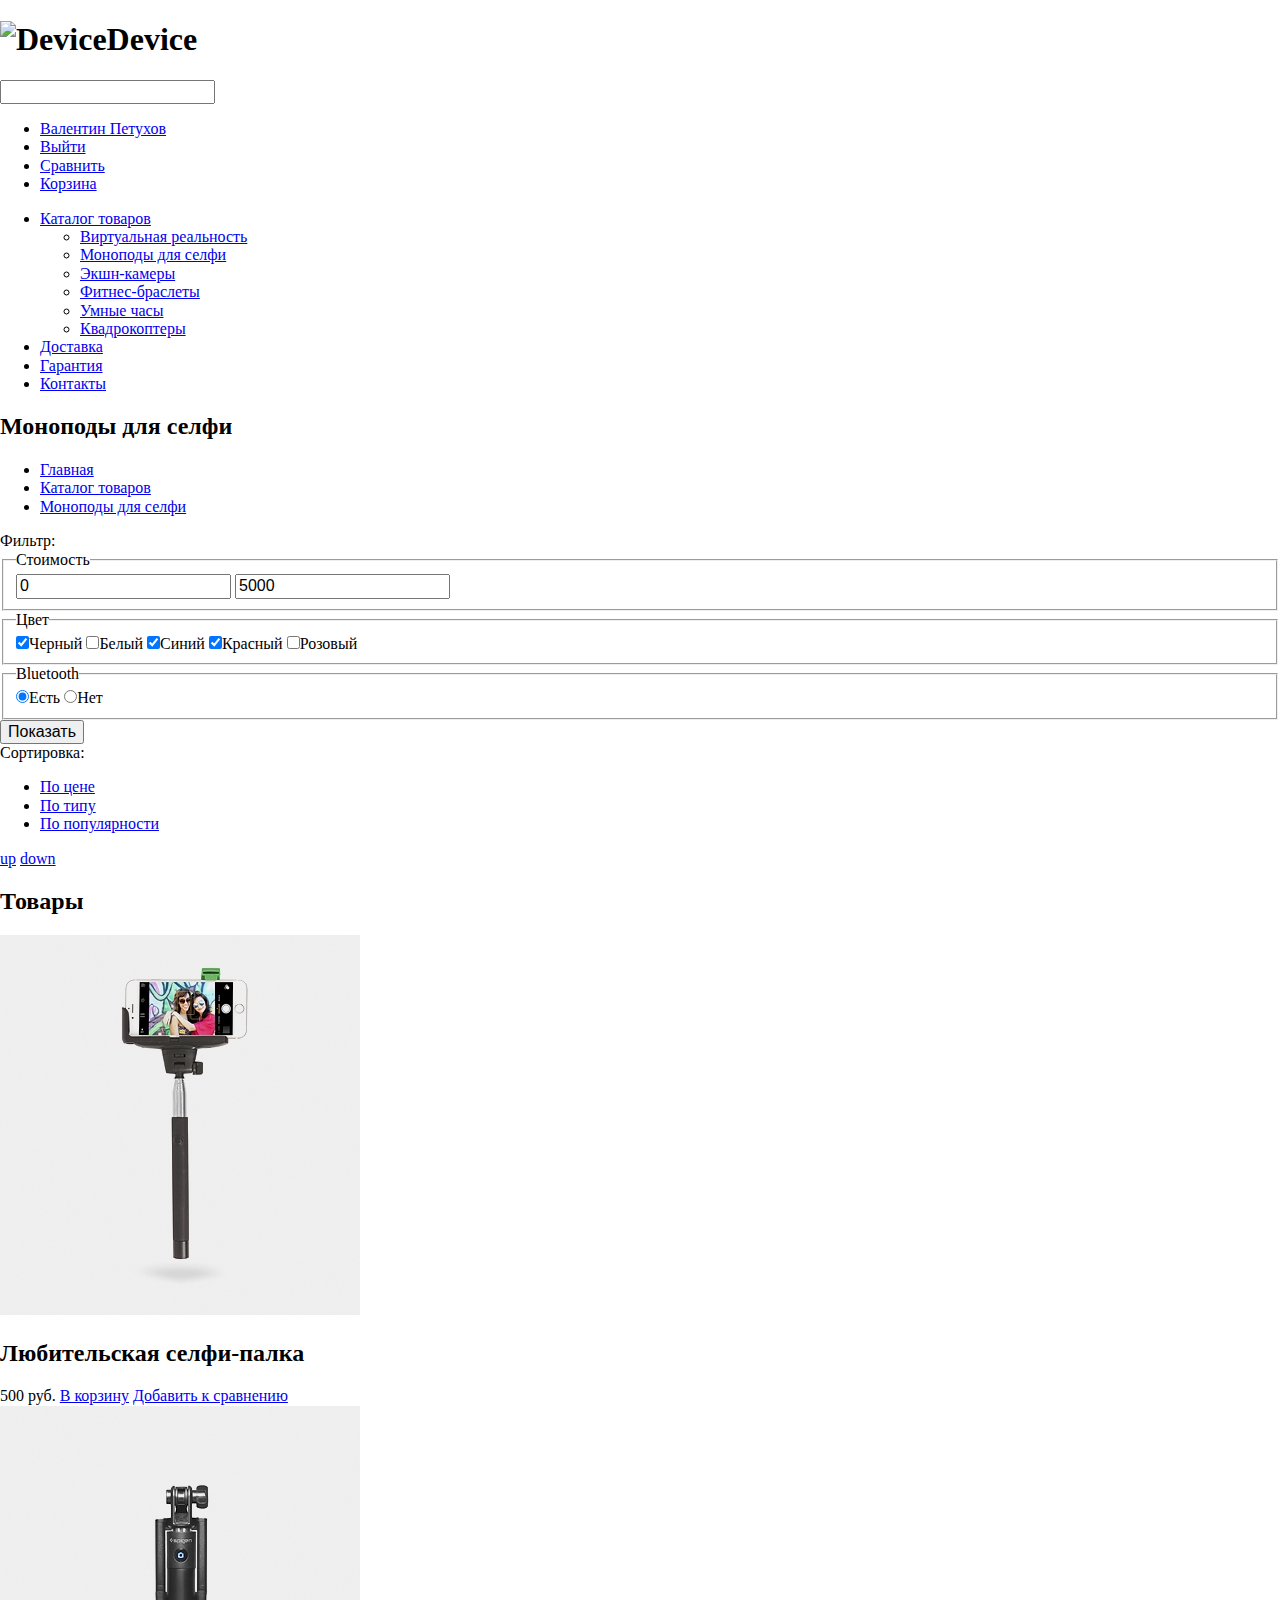
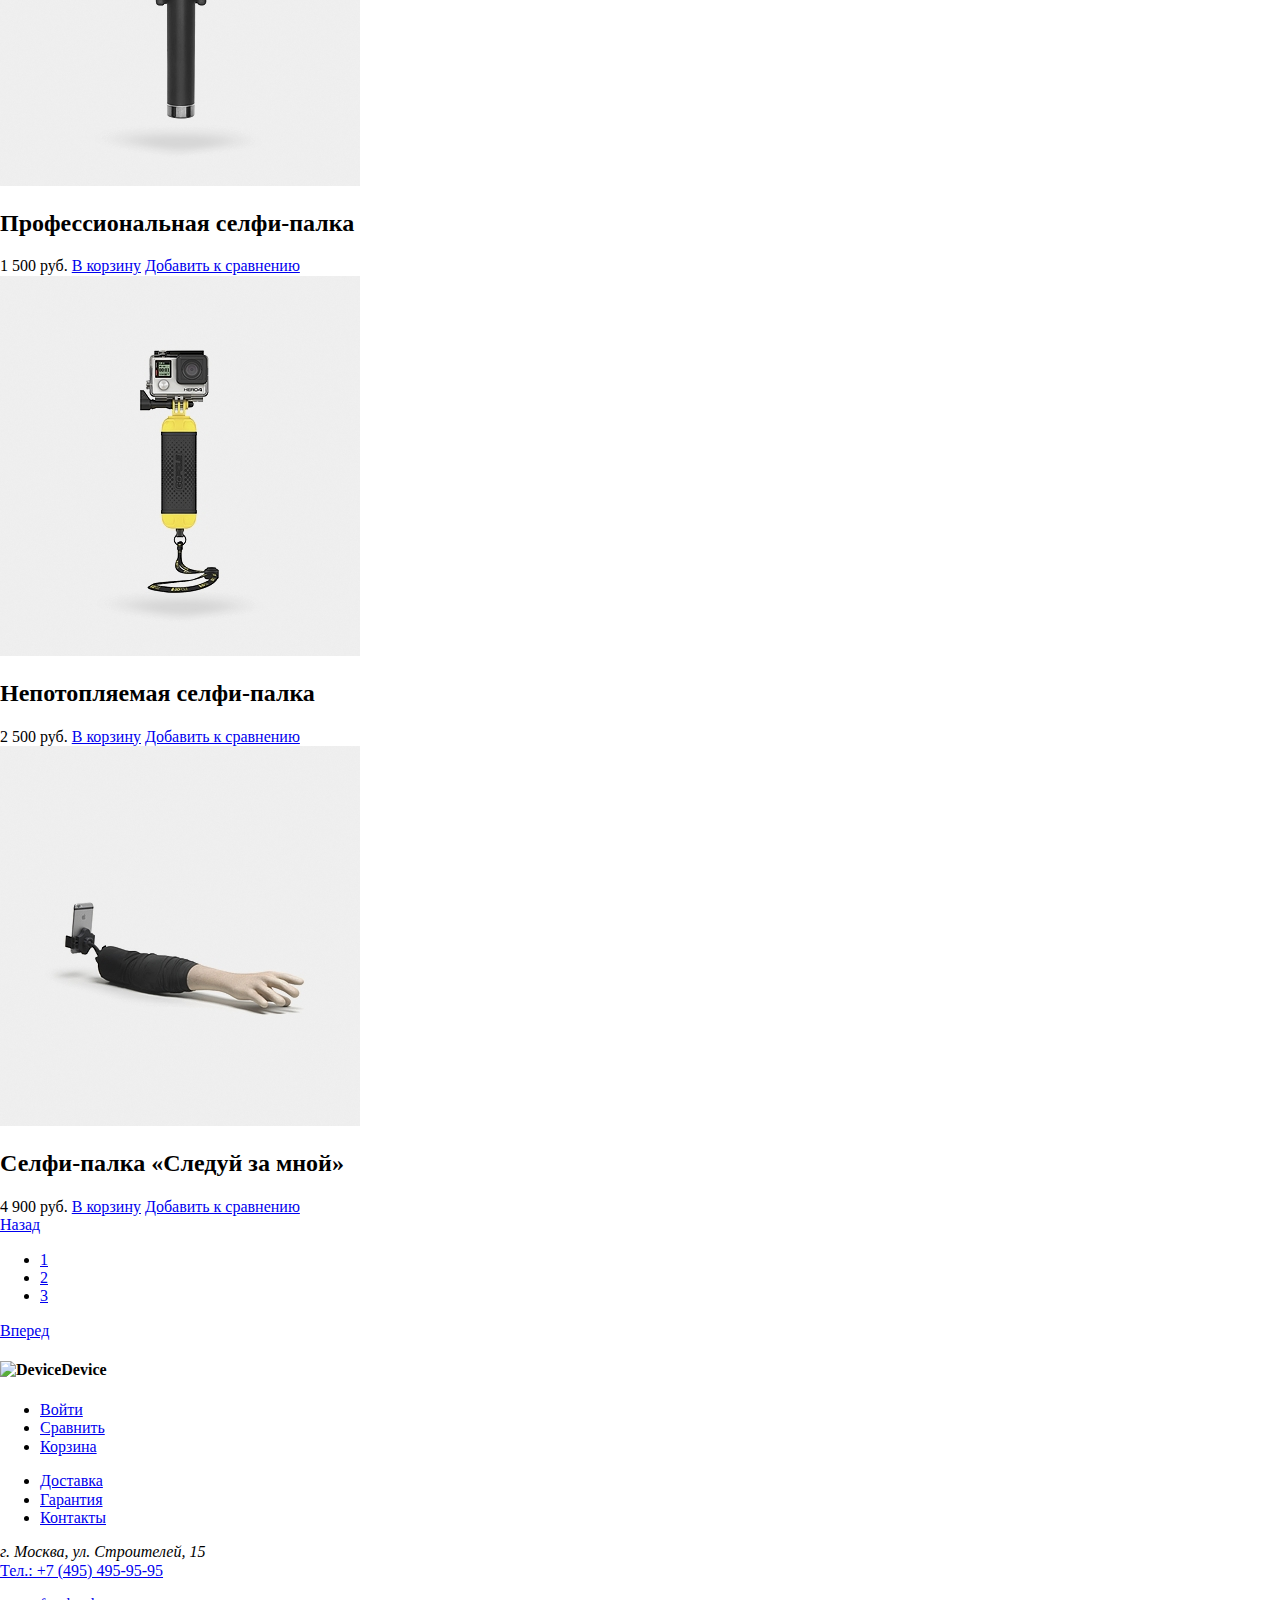
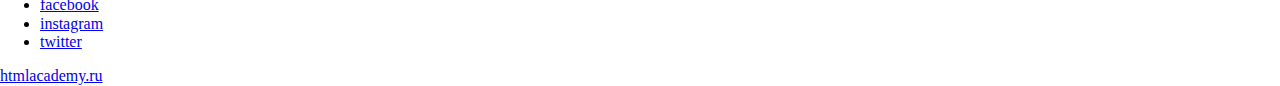
==== catalog.html @ caa2bf49 "Разметка форм" ====
<!DOCTYPE html>
<html lang="ru">
  <head>
    <meta charset="utf-8">
    <title>HTML Academy: Девайс</title>
    <link rel="stylesheet" href="css/normalize.css">
    <link rel="stylesheet" href="css/style.css">
  </head>
  <body>
    <header class="main-header">
      <h1 class="main-title"><img src="img/main-logo.png" alt="Device" width="163" height="36">Device</h1>
      <input type="search" name="search">
      <ul class="user-block">
        <li><a href="#">Валентин Петухов</a></li>
        <li><a href="#" class="exit">Выйти</a></li>
        <li><a href="#">Сравнить</a></li>
        <li><a href="#">Корзина</a></li>
      </ul>
      <nav class="main-nav">
        <ul class="shop-block">
          <li>
            <a href="#">Каталог товаров</a>
            <div class="hidden">
              <ul>
                <li><a href="#">Виртуальная реальность</a></li>
                <li><a href="#">Моноподы для селфи</a></li>
                <li><a href="#">Экшн-камеры</a></li>
              </ul>
              <ul>
                <li><a href="#">Фитнес-браслеты</a></li>
                <li><a href="#">Умные часы</a></li>
              </ul>
              <ul>
                <li><a href="#">Квадрокоптеры</a></li>
              </ul>
            </div>
          </li>
          <li><a href="#">Доставка</a></li>
          <li><a href="#">Гарантия</a></li>
          <li><a href="#">Контакты</a></li>
        </ul>
      </nav>
    </header>
    <main>
      <h2 class="inner-title">Моноподы для селфи</h2>
      <ul class="breadcrumbs">
        <li><a href="#">Главная</a></li>
        <li><a href="#">Каталог товаров</a></li>
        <li><a href="#" class="active">Моноподы для селфи</a></li>
      </ul>
      <form action="//echo.htmlacademy.ru" method="get" class="sorting-form">
        <span>Фильтр:</span>
        <fieldset class="price">
          <legend>Стоимость</legend>
          <div class="price-controls">
            <div class="price-btn-min"></div>
            <div class="price-btn-max"></div>
          </div>
          <input type="number" name="sort-price" id="sort-price-min" readonly value="0" placeholder="от 0">
          <input type="number" name="sort-price" id="sort-price-max" readonly value="5000" placeholder="до 5000">
        </fieldset>
        <fieldset class="color">
          <legend>Цвет</legend>
          <label><input type="checkbox" name="color" value="black" checked>Черный</label>
          <label><input type="checkbox" name="color" value="white">Белый</label>
          <label><input type="checkbox" name="color" value="blue" checked>Синий</label>
          <label><input type="checkbox" name="color" value="red" checked>Красный</label>
          <label><input type="checkbox" name="color" value="pink">Розовый</label>
        </fieldset>
        <fieldset class="bluetooth">
          <legend>Bluetooth</legend>
          <label><input type="radio" name="bluetooth" checked>Есть</label>
          <label><input type="radio" name="bluetooth">Нет</label>
        </fieldset>
        <button type="submit" class="btn">Показать</button>
      </form>
      <div class="sorting-items">
        <span>Сортировка:</span>
        <ul>
          <li><a href="#" class="active">По цене</a></li>
          <li><a href="#">По типу</a></li>
          <li><a href="#">По популярности</a></li>
        </ul>
        <a href="#">up</a>
        <a href="#">down</a>
      </div>
      <section class="catalog-items">
        <h2 class="hidden">Товары</h2>
        <article>
          <img src="img/item-1.jpg" alt="Любительская селфи-палка">
          <h2>Любительская селфи-палка</h2>
          <span>500 руб.</span>
          <a href="#" class="btn">В корзину</a>
          <a href="#">Добавить к сравнению</a>
        </article>
        <article>
          <img src="img/item-2.jpg" alt="Любительская селфи-палка">
          <h2>Профессиональная селфи-палка</h2>
          <span>1 500 руб.</span>
          <a href="#" class="btn">В корзину</a>
          <a href="#">Добавить к сравнению</a>
        </article>
        <article>
          <img src="img/item-3.jpg" alt="Любительская селфи-палка">
          <h2>Непотопляемая селфи-палка</h2>
          <span>2 500 руб.</span>
          <a href="#" class="btn">В корзину</a>
          <a href="#">Добавить к сравнению</a>
        </article>
        <article class="new-item">
          <img src="img/item-4.jpg" alt="Любительская селфи-палка">
          <h2>Селфи-палка «Следуй за мной»</h2>
          <span>4 900 руб.</span>
          <a href="#" class="btn">В корзину</a>
          <a href="#">Добавить к сравнению</a>
        </article>
        <nav class="catalog-pagination">
          <a href="#" class="prew">Назад</a>
          <ul>
            <li><a href="#" class="active">1</a></li>
            <li><a href="#">2</a></li>
            <li><a href="#">3</a></li>
          </ul>
          <a href="#" class="next">Вперед</a>
        </nav>
      </section>
    </main>
    <footer class="main-footer">
      <h4 class="main-title yellow"><img src="img/main-logo-yellow.png" alt="Device" width="163" height="36">Device</h4>
      <ul class="user-block">
        <li><a href="#">Войти</a></li>
        <li><a href="#">Сравнить</a></li>
        <li><a href="#">Корзина</a></li>
      </ul>
      <nav class="footer-nav">
        <ul class="shop-block">
          <li><a href="#">Доставка</a></li>
          <li><a href="#">Гарантия</a></li>
          <li><a href="#">Контакты</a></li>
        </ul>
      </nav>
      <address>г. Москва, ул. Строителей, 15</address>
      <a href="tel:+74954959595">Тел.: +7 (495) 495-95-95</a>
      <ul class="social-links">
        <li><a href="#">facebook</a></li>
        <li><a href="#">instagram</a></li>
        <li><a href="#">twitter</a></li>
      </ul>
      <a href="https://htmlacademy.ru">htmlacademy.ru</a>
    </footer>
  </body>
</html>
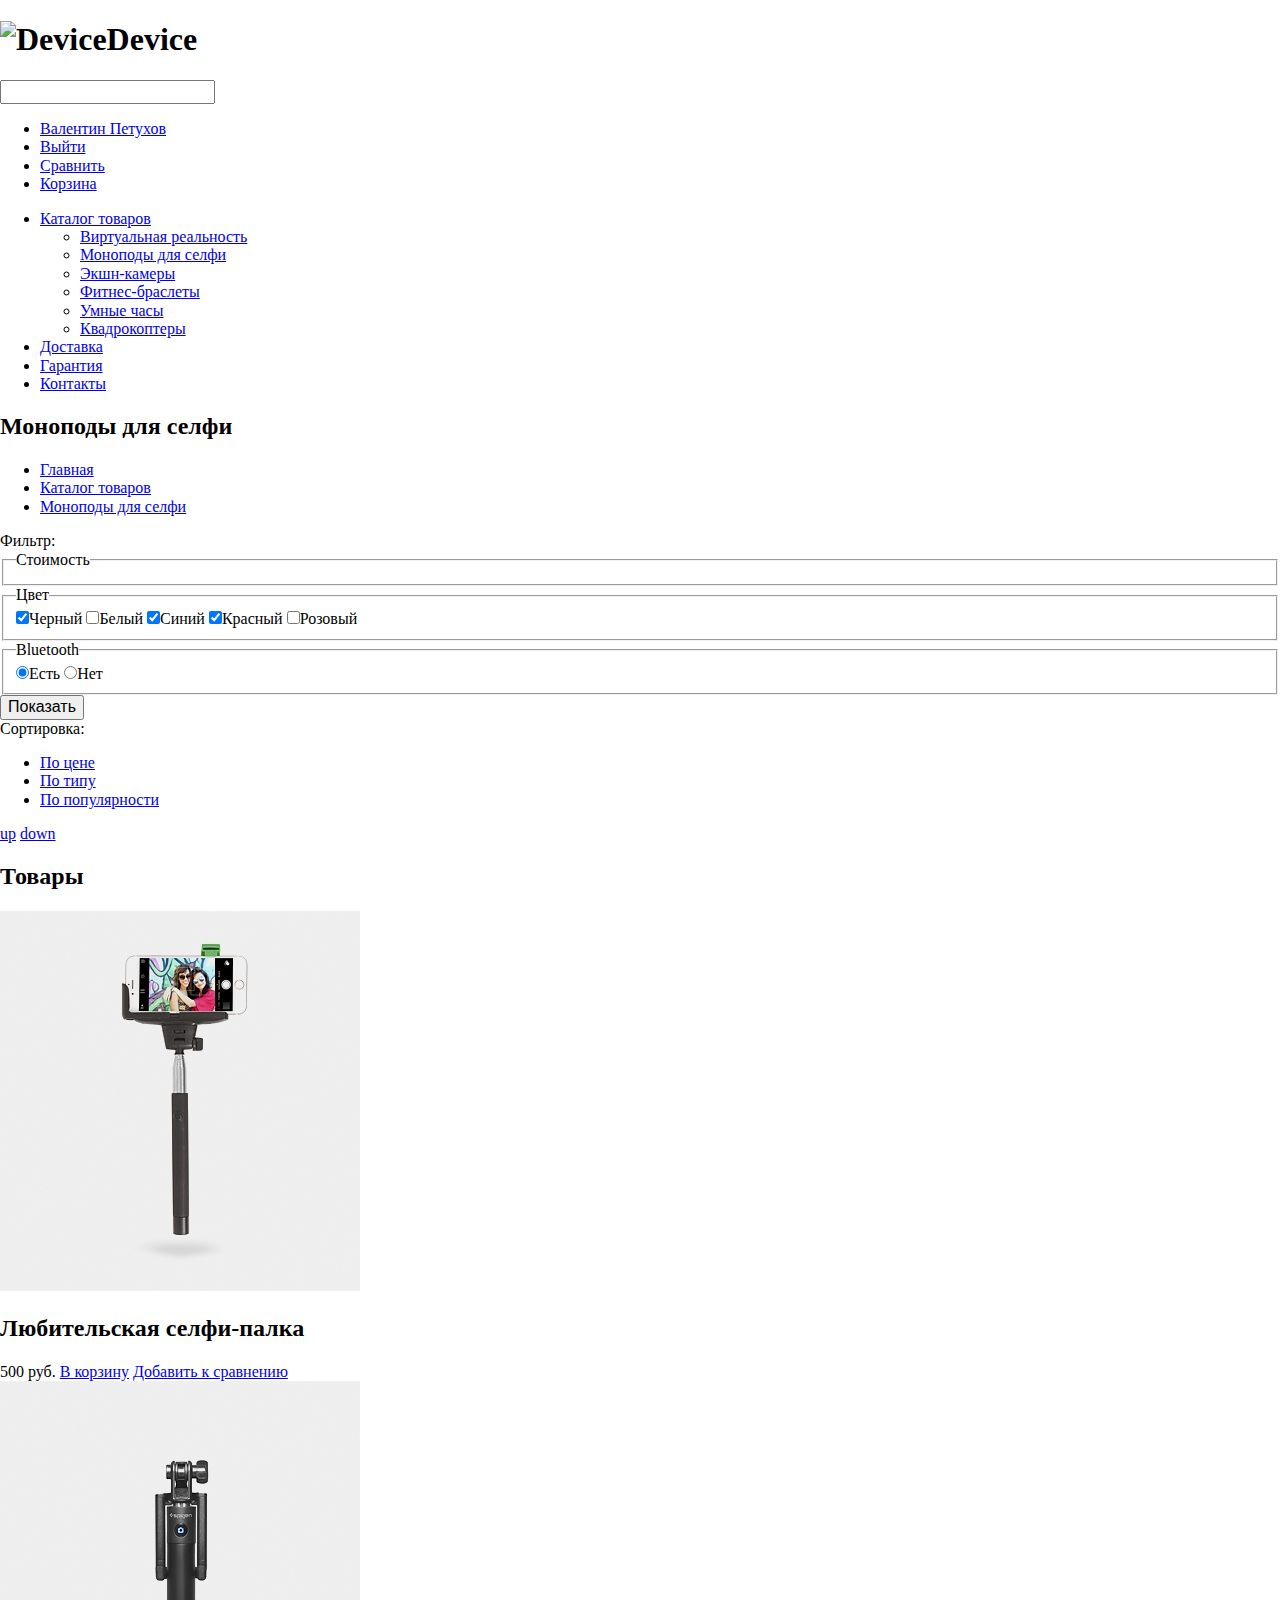
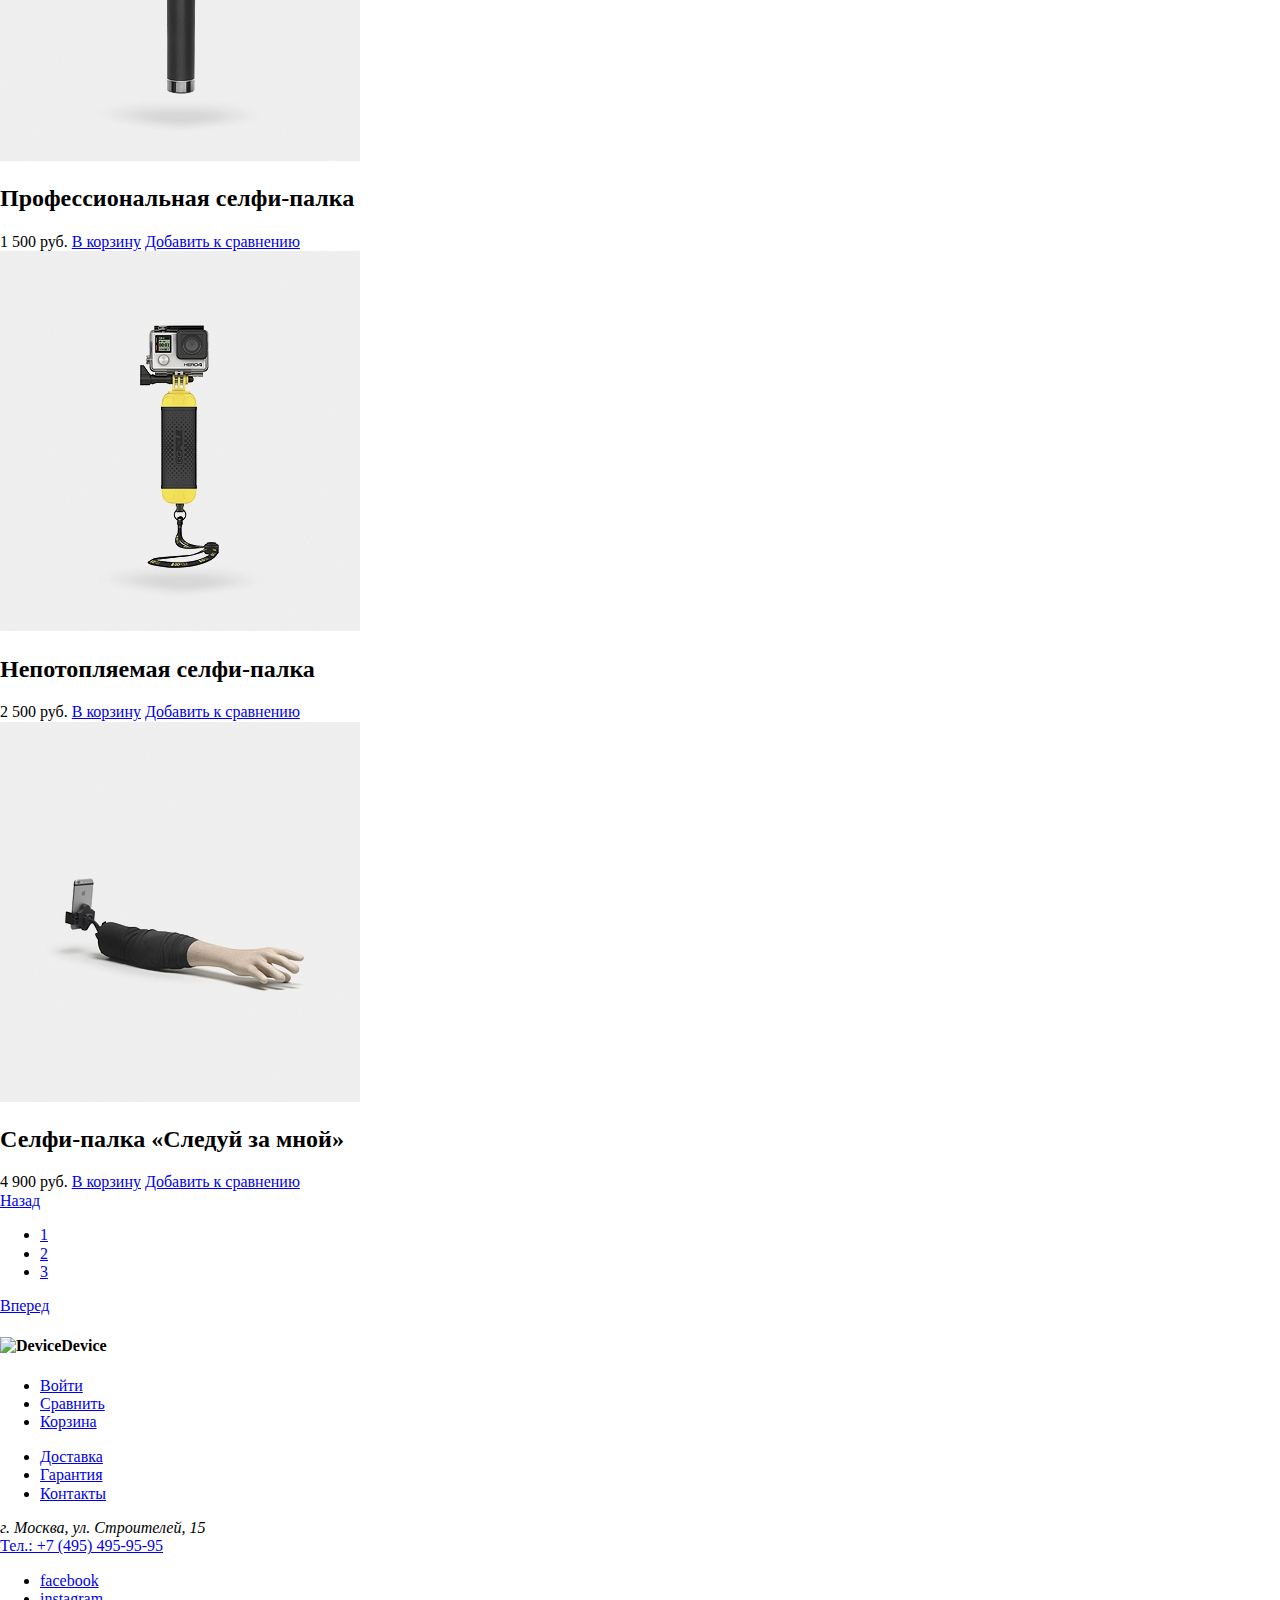
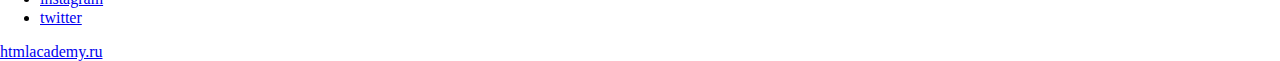
==== commit 4245a59e: "Правки разметки" ====
--- a/catalog.html
+++ b/catalog.html
@@ -54,18 +54,17 @@
           <legend>Стоимость</legend>
           <div class="price-controls">
             <div class="price-btn-min"></div>
+            <div class="price-range-line"></div>
             <div class="price-btn-max"></div>
           </div>
-          <input type="number" name="sort-price" id="sort-price-min" readonly value="0" placeholder="от 0">
-          <input type="number" name="sort-price" id="sort-price-max" readonly value="5000" placeholder="до 5000">
         </fieldset>
         <fieldset class="color">
           <legend>Цвет</legend>
-          <label><input type="checkbox" name="color" value="black" checked>Черный</label>
-          <label><input type="checkbox" name="color" value="white">Белый</label>
-          <label><input type="checkbox" name="color" value="blue" checked>Синий</label>
-          <label><input type="checkbox" name="color" value="red" checked>Красный</label>
-          <label><input type="checkbox" name="color" value="pink">Розовый</label>
+          <label><input type="checkbox" name="black" checked>Черный</label>
+          <label><input type="checkbox" name="white">Белый</label>
+          <label><input type="checkbox" name="blue" checked>Синий</label>
+          <label><input type="checkbox" name="red" checked>Красный</label>
+          <label><input type="checkbox" name="pink">Розовый</label>
         </fieldset>
         <fieldset class="bluetooth">
           <legend>Bluetooth</legend>
@@ -146,7 +145,7 @@
         <li><a href="#">instagram</a></li>
         <li><a href="#">twitter</a></li>
       </ul>
-      <a href="https://htmlacademy.ru">htmlacademy.ru</a>
+      <a href="//htmlacademy.ru">htmlacademy.ru</a>
     </footer>
   </body>
 </html>
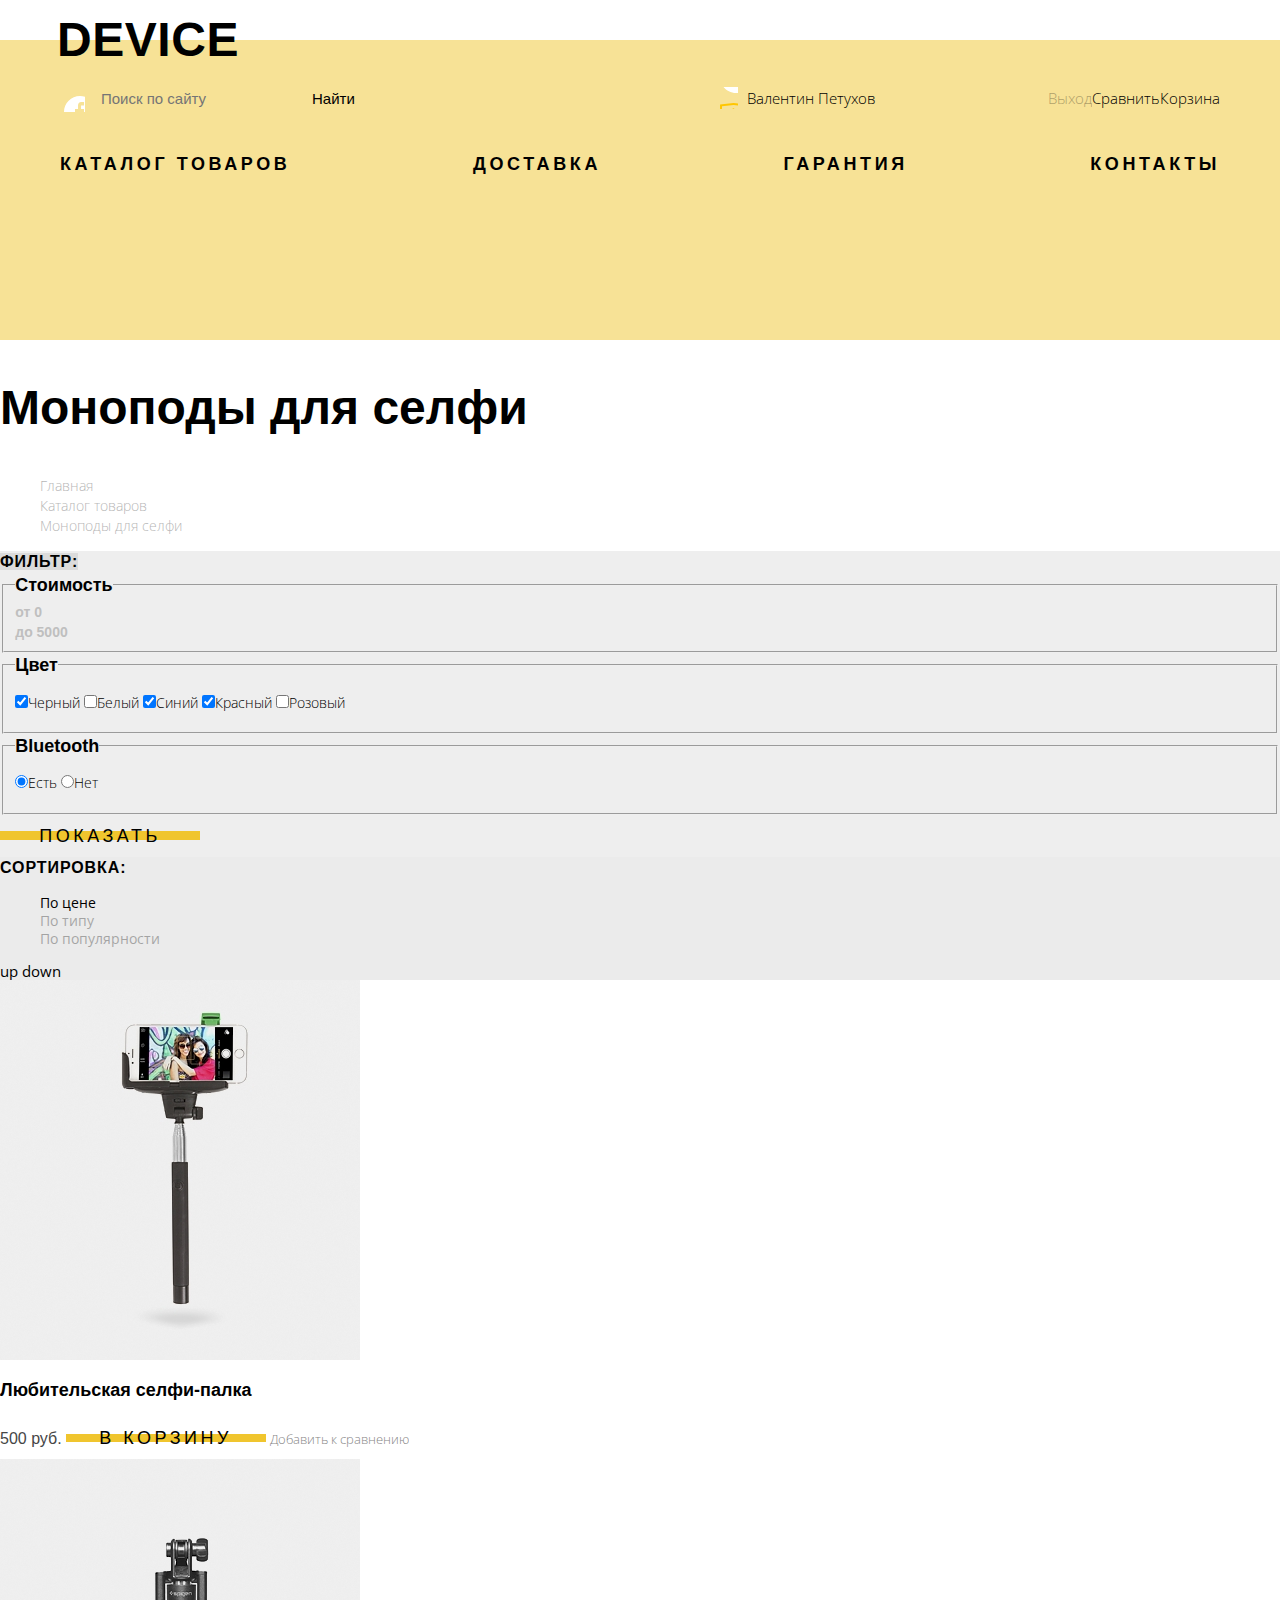
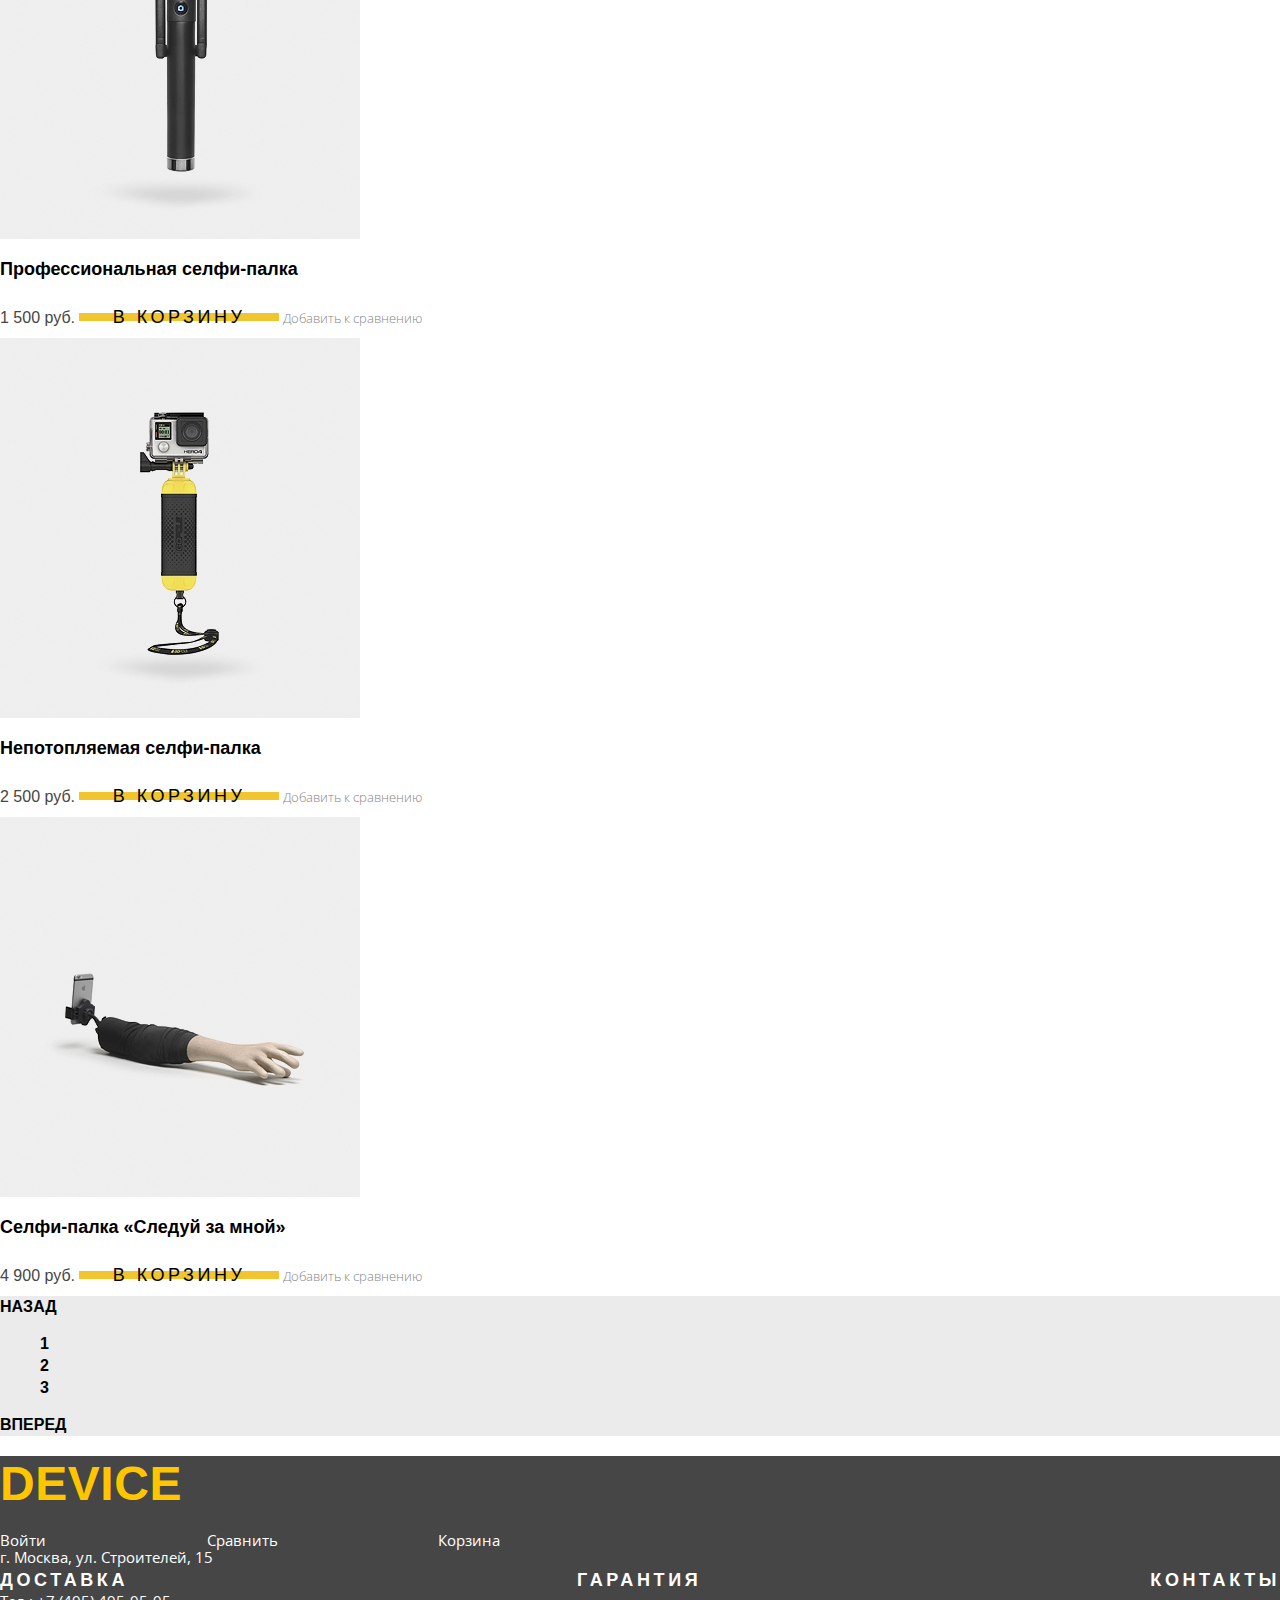
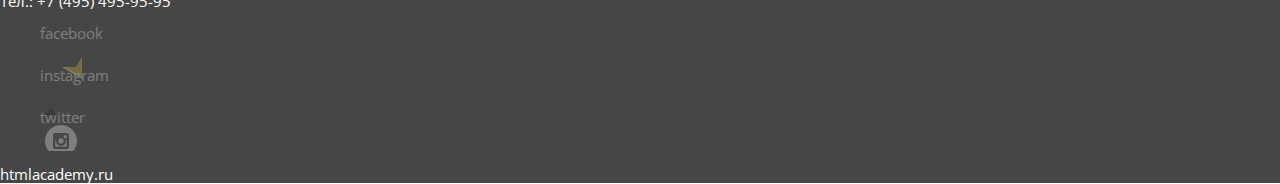
==== commit 36d8d840: "Правки стилизации и немного флексов" ====
--- a/catalog.html
+++ b/catalog.html
@@ -3,24 +3,31 @@
   <head>
     <meta charset="utf-8">
     <title>HTML Academy: Девайс</title>
+    <link href="https://fonts.googleapis.com/css?family=Open+Sans:300,400&amp;subset=cyrillic" rel="stylesheet">
     <link rel="stylesheet" href="css/normalize.css">
     <link rel="stylesheet" href="css/style.css">
   </head>
   <body>
     <header class="main-header">
-      <h1 class="main-title"><img src="img/main-logo.png" alt="Device" width="163" height="36">Device</h1>
-      <input type="search" name="search">
-      <ul class="user-block">
-        <li><a href="#">Валентин Петухов</a></li>
-        <li><a href="#" class="exit">Выйти</a></li>
-        <li><a href="#">Сравнить</a></li>
-        <li><a href="#">Корзина</a></li>
-      </ul>
+      <!-- <img src="img/main-logo.png" alt="Device" width="163" height="36"> -->
+      <h1 class="main-title"><a href="index.html">Device</a></h1>
+      <div class="user-nav">
+        <div class="user-search">
+          <input class="search" type="search" name="search" placeholder="Поиск по сайту">
+          <button class="search-btn">Найти</button>
+        </div>
+        <ul class="user-block">
+          <li><a class="user-login" href="#">Валентин Петухов</a></li>
+          <li><a class="user-exit" href="#">Выход</a></li>
+          <li><a class="compare" href="#">Сравнить</a></li>
+          <li><a class="cart" href="#">Корзина</a></li>
+        </ul>
+      </div>
       <nav class="main-nav">
         <ul class="shop-block">
           <li>
-            <a href="#">Каталог товаров</a>
-            <div class="hidden">
+            <a href="catalog.html">Каталог товаров</a>
+            <div class="shop-block-inner hidden">
               <ul>
                 <li><a href="#">Виртуальная реальность</a></li>
                 <li><a href="#">Моноподы для селфи</a></li>
@@ -50,15 +57,15 @@
       </ul>
       <form action="//echo.htmlacademy.ru" method="get" class="sorting-form">
         <span>Фильтр:</span>
-        <fieldset class="price">
+        <fieldset class="sorting-form-price">
           <legend>Стоимость</legend>
           <div class="price-controls">
-            <div class="price-btn-min"></div>
+            <div class="price-btn-min">от 0</div>
             <div class="price-range-line"></div>
-            <div class="price-btn-max"></div>
+            <div class="price-btn-max">до 5000</div>
           </div>
         </fieldset>
-        <fieldset class="color">
+        <fieldset class="sorting-form-color">
           <legend>Цвет</legend>
           <label><input type="checkbox" name="black" checked>Черный</label>
           <label><input type="checkbox" name="white">Белый</label>
@@ -66,7 +73,7 @@
           <label><input type="checkbox" name="red" checked>Красный</label>
           <label><input type="checkbox" name="pink">Розовый</label>
         </fieldset>
-        <fieldset class="bluetooth">
+        <fieldset class="sorting-form-bluetooth">
           <legend>Bluetooth</legend>
           <label><input type="radio" name="bluetooth" checked>Есть</label>
           <label><input type="radio" name="bluetooth">Нет</label>
@@ -75,7 +82,7 @@
       </form>
       <div class="sorting-items">
         <span>Сортировка:</span>
-        <ul>
+        <ul class="sorting-items-spec">
           <li><a href="#" class="active">По цене</a></li>
           <li><a href="#">По типу</a></li>
           <li><a href="#">По популярности</a></li>
@@ -90,32 +97,32 @@
           <h2>Любительская селфи-палка</h2>
           <span>500 руб.</span>
           <a href="#" class="btn">В корзину</a>
-          <a href="#">Добавить к сравнению</a>
+          <a href="#" class="compare-btn">Добавить к сравнению</a>
         </article>
         <article>
           <img src="img/item-2.jpg" alt="Любительская селфи-палка">
           <h2>Профессиональная селфи-палка</h2>
           <span>1 500 руб.</span>
           <a href="#" class="btn">В корзину</a>
-          <a href="#">Добавить к сравнению</a>
+          <a href="#" class="compare-btn">Добавить к сравнению</a>
         </article>
         <article>
           <img src="img/item-3.jpg" alt="Любительская селфи-палка">
           <h2>Непотопляемая селфи-палка</h2>
           <span>2 500 руб.</span>
           <a href="#" class="btn">В корзину</a>
-          <a href="#">Добавить к сравнению</a>
+          <a href="#" class="compare-btn">Добавить к сравнению</a>
         </article>
         <article class="new-item">
           <img src="img/item-4.jpg" alt="Любительская селфи-палка">
           <h2>Селфи-палка «Следуй за мной»</h2>
           <span>4 900 руб.</span>
           <a href="#" class="btn">В корзину</a>
-          <a href="#">Добавить к сравнению</a>
+          <a href="#" class="compare-btn">Добавить к сравнению</a>
         </article>
         <nav class="catalog-pagination">
           <a href="#" class="prew">Назад</a>
-          <ul>
+          <ul class="catalog-pages">
             <li><a href="#" class="active">1</a></li>
             <li><a href="#">2</a></li>
             <li><a href="#">3</a></li>
@@ -125,27 +132,34 @@
       </section>
     </main>
     <footer class="main-footer">
-      <h4 class="main-title yellow"><img src="img/main-logo-yellow.png" alt="Device" width="163" height="36">Device</h4>
-      <ul class="user-block">
-        <li><a href="#">Войти</a></li>
-        <li><a href="#">Сравнить</a></li>
-        <li><a href="#">Корзина</a></li>
-      </ul>
-      <nav class="footer-nav">
-        <ul class="shop-block">
-          <li><a href="#">Доставка</a></li>
-          <li><a href="#">Гарантия</a></li>
-          <li><a href="#">Контакты</a></li>
+      <!-- <img src="img/main-logo-yellow.png" alt="Device" width="163" height="36"> -->
+      <div class="main-footer-top">
+        <h4 class="main-title-footer"><a href="#">Device</a></h4>
+        <ul class="user-block">
+          <li><a href="#">Войти</a></li>
+          <li><a href="#">Сравнить</a></li>
+          <li><a href="#">Корзина</a></li>
         </ul>
-      </nav>
-      <address>г. Москва, ул. Строителей, 15</address>
-      <a href="tel:+74954959595">Тел.: +7 (495) 495-95-95</a>
-      <ul class="social-links">
-        <li><a href="#">facebook</a></li>
-        <li><a href="#">instagram</a></li>
-        <li><a href="#">twitter</a></li>
-      </ul>
-      <a href="//htmlacademy.ru">htmlacademy.ru</a>
+      </div>
+      <div class="main-footer-middle">
+        <address>г. Москва, ул. Строителей, 15</address>
+        <nav class="footer-nav">
+          <ul class="shop-block">
+            <li><a href="#">Доставка</a></li>
+            <li><a href="#">Гарантия</a></li>
+            <li><a href="#">Контакты</a></li>
+          </ul>
+        </nav>
+        <a href="tel:+74954959595">Тел.: +7 (495) 495-95-95</a>
+      </div>
+      <div class="main-footer-bottom">
+        <ul class="social-links">
+          <li><a class="fb" href="#">facebook</a></li>
+          <li><a class="inst" href="#">instagram</a></li>
+          <li><a class="tw" href="#">twitter</a></li>
+        </ul>
+        <a href="//htmlacademy.ru">htmlacademy.ru</a>
+      </div>
     </footer>
   </body>
 </html>
--- a/css/style.css
+++ b/css/style.css
@@ -0,0 +1,700 @@
+/* common rules */
+
+@font-face {
+  font-family: "Gilroy - Extra Bold";
+  src: url("../fonts/gilroyextrabold.woff2") format("woff2");
+  src: url("../fonts/gilroyextrabold.woff") format("woff");
+  font-weight: 800;
+  font-style: normal;
+}
+
+@font-face {
+  font-family: "Gilroy";
+  src: url("../fonts/gilroylight.woff2") format("woff2");
+  src: url("../fonts/gilroylight.woff") format("woff");
+  font-weight: 400;
+  font-style: normal;
+}
+
+*, *::before, *::after {
+  box-sizing: inherit;
+}
+
+html {
+  box-sizing: border-box;
+}
+
+body {
+  margin: 0;
+  padding: 0;
+  font-family: "Open Sans", Arial, serif;
+  font-size: 15px;
+  color: #464646;
+  background-color: #ffffff;
+}
+
+img {
+  max-width: 100%;
+}
+
+a {
+  text-decoration: none;
+  color: #000000;
+}
+
+.hidden:not(:focus):not(:active) {
+  position: absolute;
+  width: 1px;
+  height: 1px;
+  margin: -1px;
+  border: 0;
+  padding: 0;
+  white-space: nowrap;
+  clip-path: inset(100%);
+  clip: rect(0 0 0 0);
+  overflow: hidden;
+}
+
+.btn {
+  position: relative;
+  display: inline-block;
+  z-index: 1;
+  padding: 9px 5px;
+  font-family: "Gilroy - Extra Bold", Arial, serif;
+  font-size: 18px;
+  line-height: 24px;
+  text-transform: uppercase;
+  text-decoration: none;
+  letter-spacing: 3.5px;
+  text-align: center;
+  border: 0;
+  background-color: transparent;
+  color: #000000;
+  cursor: pointer;
+}
+
+.btn::before {
+  content: "";
+  position: absolute;
+  top: 40%;
+  left: 0;
+  z-index: -1;
+  width: 100%;
+  height: 20%;
+  background-color: #f0c52e;
+  transition: 0.25s;
+}
+
+.btn:hover::before {
+  top: 0;
+  height: 100%;
+}
+
+.btn:active {
+  color: #af8735;
+}
+
+.container {
+  width: 1160px;
+  margin: 0 auto;
+}
+
+/* site rules */
+
+.main-header {
+  position: relative;
+  margin-top: 40px;
+  padding: 0 60px;
+  padding-top : 47px;
+  padding-bottom: 163px;
+  background-color: rgba(240, 197, 46, 0.5);
+}
+
+.main-title {
+  position: absolute;
+  top: -28px;
+  left: 57px;
+  margin: 0;
+  font-family: "Gilroy - Extra Bold", Arial, serif;
+  text-transform: uppercase;
+  font-size: 48px;
+  font-weight: 800;
+  line-height: 56px;
+  letter-spacing: 0.55px;
+  color: #000000;
+}
+
+.user-nav {
+  display: flex;
+  justify-content: space-between;
+  margin-bottom: 42px;
+  font-size: 15px;
+  font-weight: 300;
+  line-height: 22px;
+  color: #000000;
+}
+
+.user-search {
+  position: relative;
+  width: 441px;
+}
+
+.user-search .search {
+  margin-left: 39px;
+  border: 0;
+  background-color: transparent;
+}
+
+.user-search::before {
+  content: "";
+  position: absolute;
+  top: -1px;
+  left: -1px;
+  width: 26px;
+  height: 26px;
+  background-image: url('../img/icons.svg');
+  background-repeat: no-repeat;
+  background-position: 0 -475px;
+}
+
+.user-search button {
+  border: 0;
+  background-color: transparent;
+}
+
+.user-block {
+  display: flex;
+  justify-content: space-between;
+  width: 500px;
+  margin: 0;
+  padding: 0;
+  list-style: none;
+}
+
+.user-block .user-login {
+  margin-right: 173px;
+  margin-left: 27px;
+}
+
+.user-block a {
+  position: relative;
+}
+
+.user-block a::before {
+  content: "";
+  position: absolute;
+  background-image: url('../img/icons.svg');
+  background-repeat: no-repeat;
+}
+
+.user-login::before {
+  top: -1px;
+  left: -32px;
+  width: 23px;
+  height: 22px;
+  background-position: 0 -626px;
+}
+
+.user-compare::before {
+  top: 1px;
+  left: -25px;
+  width: 20px;
+  height: 20px;
+  background-position: 0 -88px;
+}
+
+.user-cart::before {
+  left: -28px;
+  width: 22px;
+  height: 22px;
+  background-position: 0 0;
+}
+
+.user-block a:hover {
+  opacity: 0.6;
+}
+
+.user-block a:active {
+  opacity: 0.3;
+}
+
+.user-block .user-exit {
+  opacity: 0.3;
+}
+
+.shop-block {
+  display: flex;
+  justify-content: space-between;
+  list-style: none;
+  padding: 0;
+  margin: 0;
+  font-family: "Gilroy - Extra Bold", Arial, serif;
+  font-size: 18px;
+  font-weight: 800;
+  line-height: 26px;
+  letter-spacing: 3.6px;
+  text-transform: uppercase;
+}
+
+/* .shop-block-catalog {
+  margin-right: 321px;
+}
+
+.shop-block li:nth-child(2) {
+  margin-right: 35px;
+} */
+
+.shop-block-catalog a {
+  position: relative;
+}
+
+.shop-block-catalog a::after {
+  content: "";
+  position: absolute;
+  width: 26px;
+  height: 26px;
+  background-image: url('../img/icons.svg');
+  background-repeat: no-repeat;
+  background-position: 0 -379px;
+  opacity: 0.3;
+}
+
+.shop-block a:hover {
+  color: rgba(0, 0, 0, 0.6);
+}
+
+.shop-block a:active {
+  color: rgba(0, 0, 0, 0.3);
+}
+
+.shop-block-inner ul {
+  list-style: none;
+}
+
+.main-slider {
+  position: relative;
+  top: -113px;
+  margin-bottom: -6px;
+}
+
+.main-slide {
+  display: flex;
+  justify-content: space-between;
+}
+
+.main-slide img {
+  margin: 0 auto;
+}
+
+.main-slide:first-of-type img { /* Нужно прописать марджины для остальных слайдов */
+  margin-left: 90px;
+}
+
+
+.main-slide .description {
+  width: 508px;
+  margin-right: 53px;
+}
+
+.main-slide h2 {
+  margin-top: 80px;
+  margin-bottom: 20px;
+  font-family: "Gilroy - Extra Bold", Arial, serif;
+  font-size: 47px;
+  font-weight: 800;
+  line-height: 56px;
+  letter-spacing: 0.69px;
+  color: #000000;
+}
+
+.main-slide p {
+  margin-bottom: 40px;
+  font-size: 15px;
+  font-weight: 300;
+  line-height: 30px;
+  letter-spacing: 0.18px;
+}
+
+.main-slide .btn {
+  width: 220px;
+  margin-bottom: 50px;
+}
+
+.main-slide-table {
+  border-collapse: collapse;
+}
+
+.main-slide-table-top {
+  font-family: "Gilroy";
+  font-size: 36px;
+  font-weight: 400;
+  line-height: 44px;
+  color: #000000;
+  margin-bottom: 15px;
+}
+
+.main-slide-table tr:last-of-type {
+  font-size: 13px;
+  font-weight: 300;
+  line-height: 16px;
+}
+
+.main-slide-table td:not(:last-of-type) {
+  padding-right: 78px;
+}
+
+.main-slide-table-top td {
+  padding-bottom: 12px;
+}
+
+.main-slider-controls {
+  position: absolute;
+  bottom: 140px;
+  right: 100px;
+}
+
+.inner-nav {
+  font-family: "Gilroy - Extra Bold", Arial, serif;
+  font-size: 18px;
+  font-weight: 800;
+  line-height: 23px;
+  letter-spacing: 0.18px;
+  color: #000000;
+}
+
+.inner-nav-list {
+  display: flex;
+  justify-content: space-between;
+  list-style: none;
+  margin: 0;
+  padding: 0;
+}
+
+.inner-nav-list li {
+  width: 160px;
+}
+
+.inner-nav-list svg {
+  background-color: rgba(240, 197, 46, 0.5);
+  margin-bottom: 27px;
+}
+
+.inner-nav-link:hover svg{
+  background-color: rgba(240, 197, 46, 1);
+}
+
+
+.inner-nav-link:active image {
+  opacity: 0.3;
+}
+
+.inner-nav-link:active svg {
+  background-color: #f0c52e;
+}
+
+.inner-nav-link:active {
+  color: rgba(0, 0, 0, 0.3);
+}
+
+.features {
+  background-color: #e5e5e5;
+}
+
+.features .container {
+  display: flex;
+  justify-content: space-between;
+}
+
+.features-controls {
+  width: 284px;
+}
+
+.features-controls .btn {
+  width: 160px;
+}
+
+.features-description h3 {
+  font-family: "Gilroy - Extra Bold", Arial, serif;
+  font-size: 47px;
+  font-weight: 800;
+  line-height: 56px;
+  color: #000000;
+}
+
+.features-description p {
+  font-size: 15px;
+  font-weight: 300;
+  line-height: 22px;
+}
+
+.partners {
+  display: flex;
+  justify-content: space-between;
+}
+
+.partners img {
+  filter: url("data:image/svg+xml;utf8,&lt;svg xmlns=\'http://www.w3.org/2000/svg\'&gt;&lt;filter id=\'grayscale\'&gt;&lt;feColorMatrix type=\'matrix\' values=\'0.3333 0.3333 0.3333 0 0 0.3333 0.3333 0.3333 0 0 0.3333 0.3333 0.3333 0 0 0 0 0 1 0\'/&gt;&lt;/filter&gt;&lt;/svg&gt;#grayscale"); /* Firefox 10+, Firefox on Android */
+  filter: gray; /* IE6-9 */
+  -webkit-filter: grayscale(100%);
+  opacity: 0.2;
+}
+
+.partners img:hover {
+  filter: url("data:image/svg+xml;utf8,&lt;svg xmlns=\'http://www.w3.org/2000/svg\'&gt;&lt;filter id=\'grayscale\'&gt;&lt;feColorMatrix type=\'matrix\' values=\'1 0 0 0 0, 0 1 0 0 0, 0 0 1 0 0, 0 0 0 1 0\'/&gt;&lt;/filter&gt;&lt;/svg&gt;#grayscale");
+  -webkit-filter: grayscale(0%);
+  opacity: 1;
+}
+
+.about-and-contacts h3 {
+  font-family: "Gilroy - Extra Bold", Arial, serif;
+  font-size: 47px;
+  font-weight: 800;
+  line-height: 56px;
+  color: #000000;
+}
+
+.about-and-contacts p {
+  font-size: 15px;
+  font-weight: 300;
+  line-height: 22px;
+}
+
+.about-and-contacts .btn {
+  width: 260px;
+}
+
+.custom-list {
+  font-family: "Gilroy - Extra Bold", Arial, serif;
+  font-size: 16px;
+  font-weight: 800;
+  line-height: 40px;
+  color: #000000;
+  list-style: none;
+}
+
+.main-footer {
+  background-color: #464646;
+}
+
+.main-footer a,
+.main-footer address {
+  font-style: normal;
+  color: #ffffff;
+}
+
+.main-title-footer a {
+  font-family: "Gilroy - Extra Bold", Arial, serif;
+  text-transform: uppercase;
+  font-size: 48px;
+  font-weight: 800;
+  line-height: 56px;
+  letter-spacing: 0.55px;
+  color: #ffc600;
+}
+
+.main-title-footer a:hover {
+  opacity: 0.6;
+}
+
+.main-title-footer a:active {
+  opacity: 0.3;
+}
+
+.htmlacademy-link {
+  display: inline-block;
+  background-image: url("../img/logo-html.svg");
+  background-repeat: no-repeat;
+  width: 27px;
+  height: 35px;
+}
+
+.social-links a {
+  display: inline-block;
+  width: 42px;
+  height: 42px;
+  opacity: 0.3;
+}
+
+.social-links a:hover {
+  opacity: 0.6;
+}
+
+.social-links a:active {
+  opacity: 0.1;
+}
+
+.social-links .fb {
+  background-image: url("../img/icons.svg");
+  background-repeat: no-repeat;
+  background-position: 0 -108px;
+}
+
+.social-links .inst {
+  background-image: url("../img/icons.svg");
+  background-repeat: no-repeat;
+  background-position: 0 -223px;
+}
+
+.social-links .tw {
+  background-image: url("../img/icons.svg");
+  background-repeat: no-repeat;
+  background-position: 0 -584px;
+}
+
+/* inner pages */
+
+.inner-title {
+  font-family: "Gilroy - Extra Bold", Arial, serif;
+  font-size: 48px;
+  font-weight: 800;
+  line-height: 56px;
+  color: #000000;
+}
+
+.breadcrumbs {
+  list-style: none;
+}
+
+.breadcrumbs a {
+  font-size: 14px;
+  font-weight: 300;
+  line-height: 20px;
+  color: #000000;
+  opacity: 0.3;
+}
+
+.breadcrumbs a:hover {
+  opacity: 0.6;
+}
+
+.breadcrumbs a:active {
+  opacity: 0.1;
+}
+
+.breadcrumbs .active:hover {
+  cursor: default;
+  opacity: 0.3;
+}
+
+.sorting-form {
+  background-color: #eeeeee;
+}
+
+.sorting-form span {
+  font-family: "Gilroy - Extra Bold", Arial, serif;
+  font-size: 16px;
+  font-weight: 800;
+  line-height: 22px;
+  letter-spacing: 0.91px;
+  text-transform: uppercase;
+  background-color: #dbdbdb;
+  color: #000000;
+}
+
+.sorting-form legend {
+  font-family: "Gilroy - Extra Bold", Arial, serif;
+  font-size: 18px;
+  font-weight: 800;
+  line-height: 24px;
+  color: #000000;
+}
+
+.sorting-form label {
+  font-size: 14px;
+  font-weight: 300;
+  line-height: 40px;
+  color: #000000;
+}
+
+.sorting-form button {
+  width: 200px;
+}
+
+.sorting-form-price .price-controls {
+  font-family: "Gilroy", Arial, serif;
+  font-size: 14px;
+  font-weight: 800;
+  line-height: 20px;
+  color: #bfbfbf;
+}
+
+.sorting-items {
+  background-color: #ebebeb;
+}
+
+.sorting-items span {
+  font-family: "Gilroy - Extra Bold", Arial, serif;
+  font-size: 16px;
+  font-weight: 800;
+  line-height: 22px;
+  letter-spacing: 0.91px;
+  text-transform: uppercase;
+  color: #000000;
+}
+
+.sorting-items-spec {
+  list-style: none;
+}
+
+.sorting-items-spec a {
+  font-size: 14px;
+  font-weight: 400;
+  line-height: 18px;
+  opacity: 0.3;
+}
+
+.sorting-items-spec a:hover {
+  opacity: 0.6;
+}
+
+.sorting-items-spec a:active {
+  opacity: 1;
+}
+
+.sorting-items-spec a.active {
+  opacity: 1;
+  cursor: default;
+}
+
+.catalog-items h2 {
+  font-family: "Gilroy - Extra Bold", Arial, serif;
+  font-size: 18px;
+  font-weight: 800;
+  line-height: 24px;
+  color: #000000;
+}
+
+.catalog-items span {
+  font-family: "Gilroy", Arial, serif;
+  font-size: 16px;
+  font-weight: 300;
+  line-height: 22px;
+}
+
+.catalog-items .btn {
+  width: 200px;
+}
+
+.catalog-items .compare-btn {
+  font-size: 13px;
+  font-weight: 300;
+  line-height: 20px;
+  opacity: 0.5;
+}
+
+.catalog-pagination {
+  background-color: #ebebeb;
+}
+
+.catalog-pagination a {
+  font-family: "Gilroy - Extra Bold", Arial, serif;
+  font-size: 16px;
+  font-weight: 800;
+  line-height: 22px;
+  text-transform: uppercase;
+  color: #000000;
+}
+
+.catalog-pages {
+  list-style: none;
+}
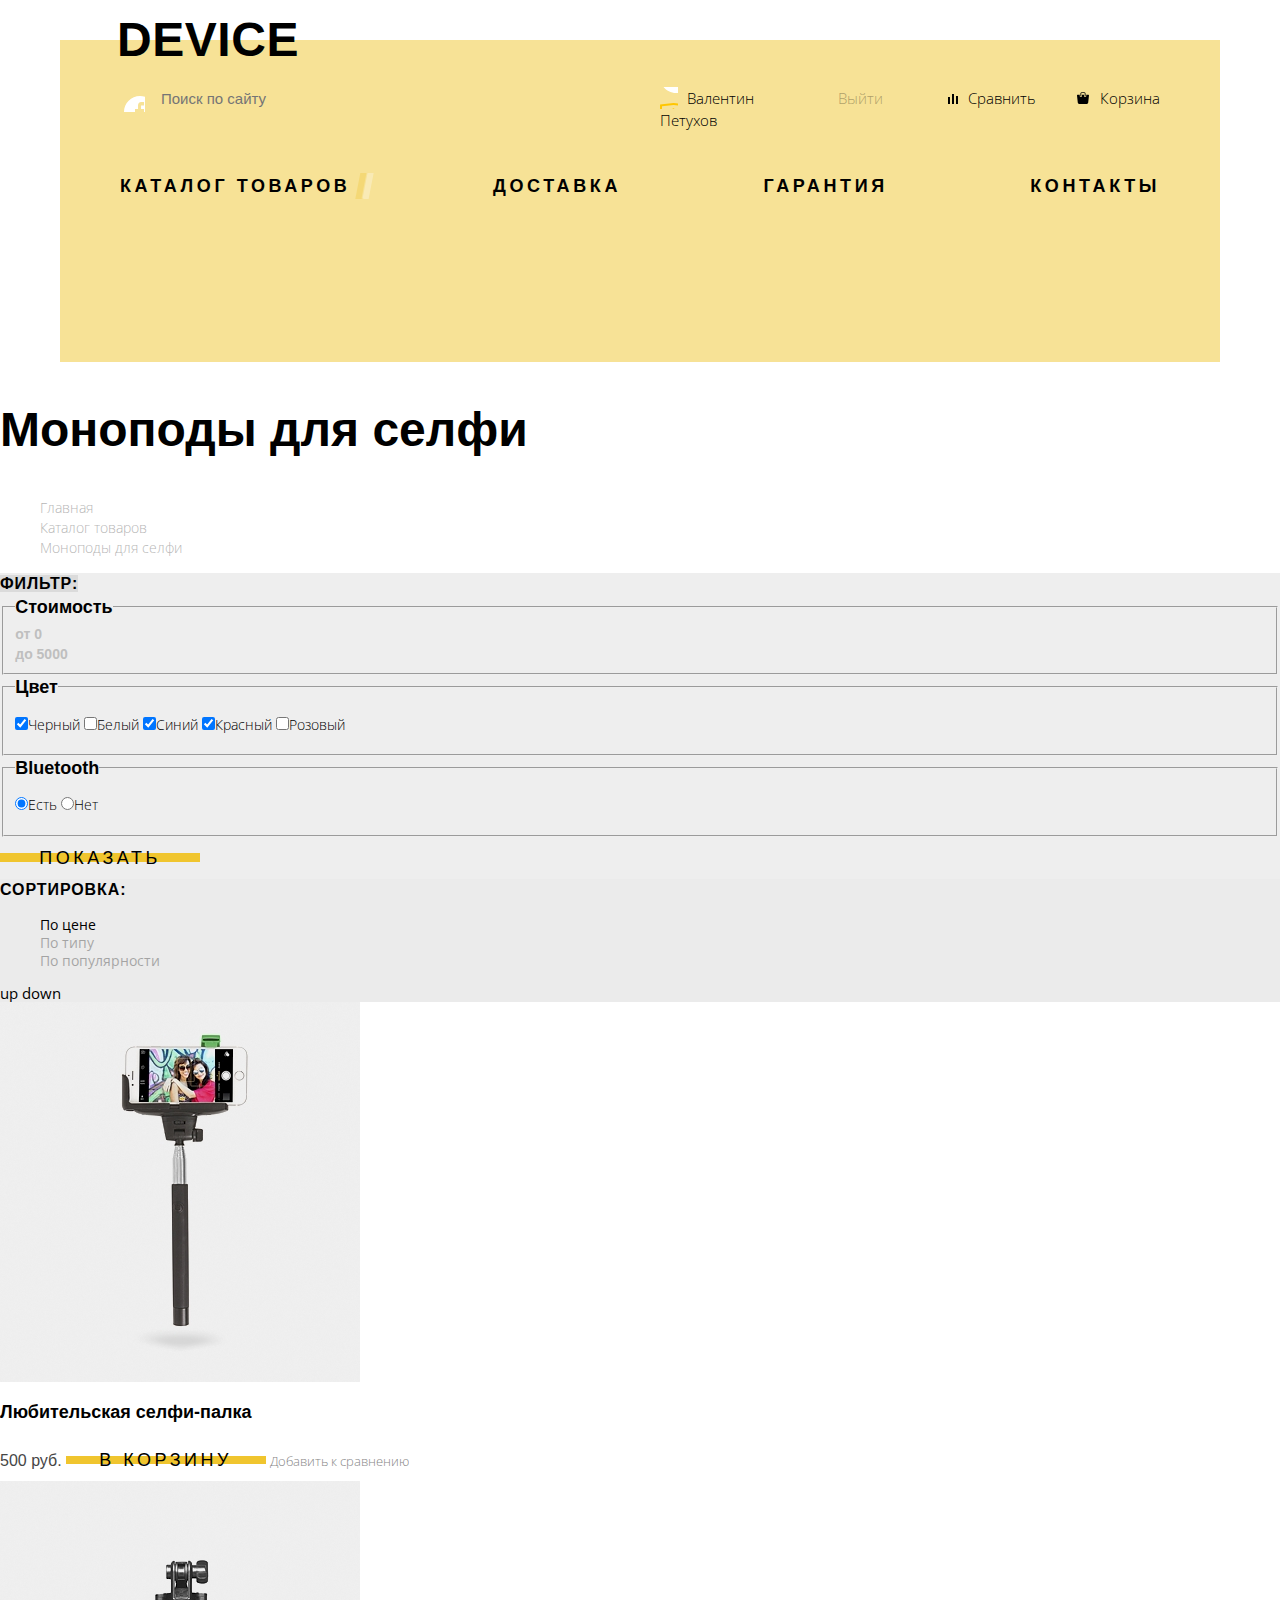
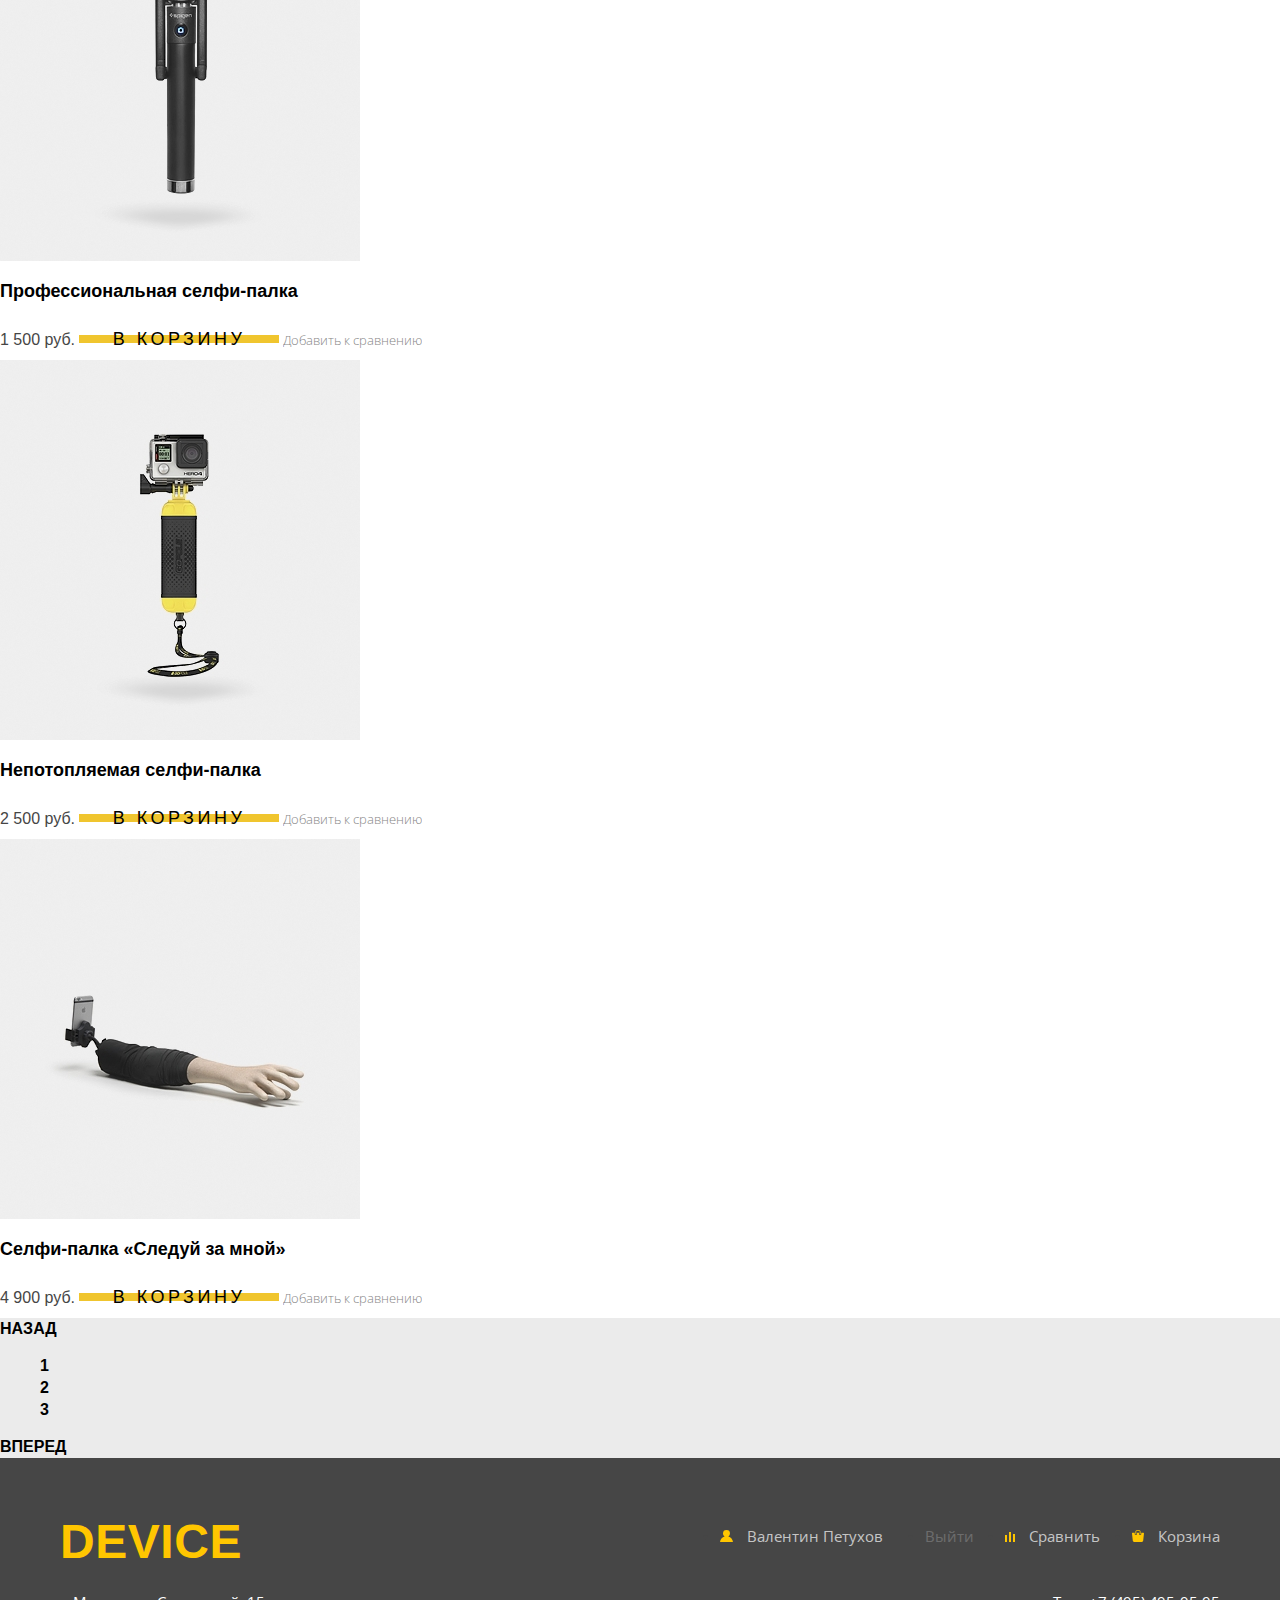
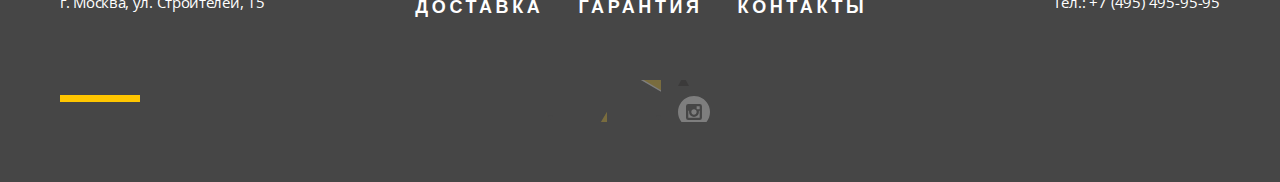
==== commit c3ad69dd: "Почти собрал главную и исправил ховер и актив эффекты" ====
--- a/catalog.html
+++ b/catalog.html
@@ -8,24 +8,24 @@
     <link rel="stylesheet" href="css/style.css">
   </head>
   <body>
-    <header class="main-header">
+    <header class="main-header container">
       <!-- <img src="img/main-logo.png" alt="Device" width="163" height="36"> -->
       <h1 class="main-title"><a href="index.html">Device</a></h1>
       <div class="user-nav">
         <div class="user-search">
           <input class="search" type="search" name="search" placeholder="Поиск по сайту">
-          <button class="search-btn">Найти</button>
+          <button class="search-btn hidden">Найти</button>
         </div>
         <ul class="user-block">
-          <li><a class="user-login" href="#">Валентин Петухов</a></li>
-          <li><a class="user-exit" href="#">Выход</a></li>
-          <li><a class="compare" href="#">Сравнить</a></li>
-          <li><a class="cart" href="#">Корзина</a></li>
+          <li><a class="user-login active" href="#">Валентин Петухов</a></li>
+          <li><a class="user-exit" href="#">Выйти</a></li>
+          <li><a class="user-compare" href="#">Сравнить</a></li>
+          <li><a class="user-cart" href="#">Корзина</a></li>
         </ul>
       </div>
       <nav class="main-nav">
         <ul class="shop-block">
-          <li>
+          <li class="shop-block-catalog">
             <a href="catalog.html">Каталог товаров</a>
             <div class="shop-block-inner hidden">
               <ul>
@@ -133,32 +133,50 @@
     </main>
     <footer class="main-footer">
       <!-- <img src="img/main-logo-yellow.png" alt="Device" width="163" height="36"> -->
-      <div class="main-footer-top">
-        <h4 class="main-title-footer"><a href="#">Device</a></h4>
-        <ul class="user-block">
-          <li><a href="#">Войти</a></li>
-          <li><a href="#">Сравнить</a></li>
-          <li><a href="#">Корзина</a></li>
-        </ul>
-      </div>
-      <div class="main-footer-middle">
-        <address>г. Москва, ул. Строителей, 15</address>
-        <nav class="footer-nav">
-          <ul class="shop-block">
-            <li><a href="#">Доставка</a></li>
-            <li><a href="#">Гарантия</a></li>
-            <li><a href="#">Контакты</a></li>
+      <div class="main-footer-wrapper container">
+        <div class="main-footer-top">
+          <h4 class="main-title-footer"><a href="index.html">Device</a></h4>
+          <ul class="user-block-footer active">
+            <li>
+              <a class="user-block-footer-link user-login active" href="#">
+                <svg xmlns="http://www.w3.org/2000/svg" width="13" height="12" viewBox="0 0 13 12"><path fill="#ffc600" d="M.032 12h12.937c-.163-2.643-2.074-4.837-4.671-5.543a3.47 3.47 0 0 0 1.687-2.972 3.485 3.485 0 0 0-6.97 0c0 1.264.68 2.361 1.688 2.972C2.106 7.163.194 9.357.032 12z"/></svg>
+                Валентин Петухов
+              </a>
+            </li>
+            <li><a class="user-exit" href="#">Выйти</a></li>
+            <li>
+              <a class="user-block-footer-link user-compare" href="#">
+                <svg xmlns="http://www.w3.org/2000/svg" width="10" height="10" viewBox="0 0 10 10"><path fill="#ffc600" d="M8 2h1.984v8H8zM0 3h1.984v7H0zM4 0h2v10H4z"/></svg>
+                Сравнить
+              </a>
+            </li>
+            <li>
+              <a class="user-block-footer-link user-cart" href="#">
+                <svg xmlns="http://www.w3.org/2000/svg" width="12" height="12" viewBox="0 0 12 12"><path fill="#ffc600" d="M11.864 3.017a.429.429 0 0 0-.327-.154H9.225V4.09c0 .563-.484 1.022-1.08 1.022-.594 0-1.078-.458-1.078-1.022V2.863H4.909V4.09c0 .563-.485 1.022-1.08 1.022-.595 0-1.078-.458-1.078-1.022V2.863H.438a.43.43 0 0 0-.327.154.472.472 0 0 0-.108.358l.776 7.134c.015.806.642 1.455 1.411 1.455h7.595c.77 0 1.396-.649 1.411-1.455l.776-7.134a.476.476 0 0 0-.108-.358z"/><path fill="#ffc600" d="M3.829 4.499c.239 0 .433-.184.433-.409V1.84c0-.632.672-1.022 1.295-1.022h1.079c.655 0 1.078.401 1.078 1.022v2.25c0 .225.194.409.431.409.239 0 .433-.184.433-.409V1.84C8.577.773 7.761 0 6.636 0H5.557c-1.19 0-2.159.826-2.159 1.84v2.25c0 .225.194.409.431.409z"/></svg>
+                Корзина
+              </a>
+            </li>
           </ul>
-        </nav>
-        <a href="tel:+74954959595">Тел.: +7 (495) 495-95-95</a>
-      </div>
-      <div class="main-footer-bottom">
-        <ul class="social-links">
-          <li><a class="fb" href="#">facebook</a></li>
-          <li><a class="inst" href="#">instagram</a></li>
-          <li><a class="tw" href="#">twitter</a></li>
-        </ul>
-        <a href="//htmlacademy.ru">htmlacademy.ru</a>
+        </div>
+        <div class="main-footer-middle">
+          <address>г. Москва, ул. Строителей, 15</address>
+          <nav class="footer-nav">
+            <ul class="shop-block-footer">
+              <li><a href="#">Доставка</a></li>
+              <li><a href="#">Гарантия</a></li>
+              <li><a href="#">Контакты</a></li>
+            </ul>
+          </nav>
+          <a href="tel:+74954959595">Тел.: +7 (495) 495-95-95</a>
+        </div>
+        <div class="main-footer-bottom">
+          <ul class="social-links">
+            <li><a class="fb" href="#"><span class="hidden">facebook</span></a></li>
+            <li><a class="inst" href="#"><span class="hidden">instagram</span></a></li>
+            <li><a class="tw" href="#"><span class="hidden">twitter</span></a></li>
+          </ul>
+          <a class="htmlacademy-link" href="//htmlacademy.ru"><span class="hidden">htmlacademy.ru</span></a>
+        </div>
       </div>
     </footer>
   </body>
--- a/css/style.css
+++ b/css/style.css
@@ -26,7 +26,6 @@
 
 body {
   margin: 0;
-  padding: 0;
   font-family: "Open Sans", Arial, serif;
   font-size: 15px;
   color: #464646;
@@ -121,7 +120,16 @@
   font-weight: 800;
   line-height: 56px;
   letter-spacing: 0.55px;
-  color: #000000;
+  color: rgba(0, 0, 0, 1);
+  cursor: default;
+}
+
+.main-title a:hover {
+  color: rgba(0, 0, 0, 0.6);
+}
+
+.main-title a:active {
+  color: rgba(0, 0, 0, 0.3);
 }
 
 .user-nav {
@@ -176,6 +184,10 @@
   margin-left: 27px;
 }
 
+.user-block .user-login.active {
+  margin-right: -62px;
+}
+
 .user-block a {
   position: relative;
 }
@@ -219,6 +231,10 @@
 }
 
 .user-block .user-exit {
+  padding: 0 20px;
+}
+
+.user-exit {
   opacity: 0.3;
 }
 
@@ -235,14 +251,6 @@
   letter-spacing: 3.6px;
   text-transform: uppercase;
 }
-
-/* .shop-block-catalog {
-  margin-right: 321px;
-}
-
-.shop-block li:nth-child(2) {
-  margin-right: 35px;
-} */
 
 .shop-block-catalog a {
   position: relative;
@@ -290,7 +298,6 @@
   margin-left: 90px;
 }
 
-
 .main-slide .description {
   width: 508px;
   margin-right: 53px;
@@ -397,39 +404,87 @@
 }
 
 .features {
-  background-color: #e5e5e5;
-}
-
-.features .container {
-  display: flex;
-  justify-content: space-between;
+  padding-top: 151px;
+  padding-bottom: 114px;
+  margin-bottom: 95px;
+  background-image: linear-gradient(to bottom, #ffffff, #ffffff 39%, #e5e5e5 39%, #e5e5e5);
+}
+
+
+.features-wrapper {
+  display: flex;
 }
 
 .features-controls {
-  width: 284px;
+  position: relative;
+  width: 160px;
+  padding: 0;
+  padding-top: 11px;
+  margin: 0;
+  margin-right: 242px;
+}
+
+.features-controls::after {
+  content: "";
+  position: absolute;
+  bottom: -45px;
+  right: -124px;
+  width: 7px;
+  height: 319px;
+  background-color: #000000;
 }
 
 .features-controls .btn {
   width: 160px;
+  margin-bottom: 23px;
+}
+
+.features-controls .btn.active {
+  color: #fdde8d;
+  cursor: default;
+}
+
+.features-controls .btn.active::before {
+  width: 278px;
+  top: 0;
+  height: 100%;
+  background-color: #000000;
+}
+
+.features-description {
+  width: 430px;
+  position: relative;
 }
 
 .features-description h3 {
+  margin: 0;
+  padding: 0;
+  margin-bottom: 29px;
   font-family: "Gilroy - Extra Bold", Arial, serif;
   font-size: 47px;
   font-weight: 800;
   line-height: 56px;
+  letter-spacing: 0.8px;
   color: #000000;
 }
 
 .features-description p {
   font-size: 15px;
   font-weight: 300;
-  line-height: 22px;
+  line-height: 30px;
+  letter-spacing: 0.21px;
+}
+
+.features-description svg { /* позиционировать остальные слайды */
+  position: absolute;
+  right: -262px;
+  bottom: 24px;
 }
 
 .partners {
   display: flex;
   justify-content: space-between;
+  margin-bottom: 90px;
 }
 
 .partners img {
@@ -445,7 +500,29 @@
   opacity: 1;
 }
 
+.about-and-contacts {
+  padding-top: 47px;
+  padding-bottom: 81px;
+  display: flex;
+  justify-content: space-between;
+}
+
+.about-and-contacts .about-us {
+  width: 560px;
+}
+
+.about-and-contacts .contacts {
+  width: 560px;
+}
+
+.contacts img {
+  margin-bottom: 66px;
+}
+
 .about-and-contacts h3 {
+  margin: 0;
+  margin-bottom: 39px;
+  padding: 0;
   font-family: "Gilroy - Extra Bold", Arial, serif;
   font-size: 47px;
   font-weight: 800;
@@ -454,9 +531,16 @@
 }
 
 .about-and-contacts p {
+  margin: 0;
+  margin-bottom: 30px;
   font-size: 15px;
   font-weight: 300;
-  line-height: 22px;
+  line-height: 30px;
+  letter-spacing: 0.07px;
+}
+
+.contacts p {
+  margin-bottom: 38px;
 }
 
 .about-and-contacts .btn {
@@ -464,6 +548,9 @@
 }
 
 .custom-list {
+  padding: 35px 36px;
+  margin: 0;
+  margin-bottom: 19px;
   font-family: "Gilroy - Extra Bold", Arial, serif;
   font-size: 16px;
   font-weight: 800;
@@ -474,6 +561,11 @@
 
 .main-footer {
   background-color: #464646;
+}
+
+.main-footer-wrapper {
+  display: flex;
+  flex-direction: column;
 }
 
 .main-footer a,
@@ -482,30 +574,162 @@
   color: #ffffff;
 }
 
-.main-title-footer a {
+.main-footer-top {
+  display: flex;
+  justify-content: space-between;
+  padding-top: 56px;
+  padding-bottom: 24px;
+}
+
+.main-title-footer {
+  margin: 0;
   font-family: "Gilroy - Extra Bold", Arial, serif;
   text-transform: uppercase;
   font-size: 48px;
   font-weight: 800;
   line-height: 56px;
+  letter-spacing: 0.2px;
+  color: #ffc600;
+  cursor: default;
+}
+
+.main-title-footer a {
+  font-family: "Gilroy - Extra Bold", Arial, serif;
+  text-transform: uppercase;
+  font-size: 48px;
+  font-weight: 800;
+  line-height: 56px;
   letter-spacing: 0.55px;
-  color: #ffc600;
+  color: rgba(255, 198, 0, 1);
+  cursor: pointer;
 }
 
 .main-title-footer a:hover {
+  color: rgba(255, 198, 0, 0.6);
+}
+
+.main-title-footer a:active {
+  color: rgba(255, 198, 0, 0.3);
+}
+
+.user-block-footer {
+  display: flex;
+  justify-content: space-between;
+  width: 325px;
+  margin: 0;
+  margin-top: 14px;
+  padding: 0;
+}
+
+.user-block-footer.active {
+  width: 500px;
+}
+
+.user-block-footer li:first-of-type {
+  margin-right: 10px;
+}
+
+.user-block-footer svg {
+  margin-right: 10px;
+}
+
+.user-block-footer a {
+  color: rgba(255, 255, 255, 0.7);
+}
+
+.user-block-footer a:hover {
+  color: rgba(255, 255, 255, 1);
+}
+
+.user-block-footer-link:hover svg {
   opacity: 0.6;
 }
 
-.main-title-footer a:active {
+.user-block-footer a:active {
   opacity: 0.3;
 }
 
+.main-footer-middle {
+  display: flex;
+  justify-content: space-between;
+  margin-bottom: 60px;
+}
+
+.main-footer-middle address {
+  letter-spacing: -0.3px;
+}
+
+.main-footer-middle > a {
+  letter-spacing: -0.18px;
+}
+
+.shop-block-footer {
+  display: flex;
+  justify-content: space-between;
+  list-style: none;
+  padding: 0;
+  margin: 0;
+  font-family: "Gilroy - Extra Bold", Arial, serif;
+  font-size: 18px;
+  font-weight: 800;
+  line-height: 26px;
+  letter-spacing: 3.6px;
+  text-transform: uppercase;
+}
+
+.shop-block-footer a:hover {
+  color: rgba(255, 255, 255, 0.6);
+}
+
+.shop-block-footer a:active {
+  color: rgba(255, 255, 255, 0.3);
+}
+
+
+.shop-block-footer li:not(:last-of-type) {
+  margin-right: 35px;
+}
+
+.shop-block-footer li:first-of-type {
+  margin-left: -35px;
+}
+
+.main-footer-bottom {
+  display: flex;
+  justify-content: flex-end;
+  position: relative;
+  padding-bottom: 60px;
+}
+
+.main-footer-bottom::after {
+  content: "";
+  position: absolute;
+  top: 15px;
+  left: 0;
+  width: 80px;
+  height: 7px;
+  background-color: #ffc600;
+}
+
 .htmlacademy-link {
-  display: inline-block;
   background-image: url("../img/logo-html.svg");
   background-repeat: no-repeat;
   width: 27px;
   height: 35px;
+  margin-left: 478px;
+}
+
+.social-links {
+  display: flex;
+  justify-content: space-between;
+  width: 150px;
+  margin: 0;
+  padding: 0;
+}
+
+.social-links li {
+  width: 42px;
+  height: 42px;
 }
 
 .social-links a {
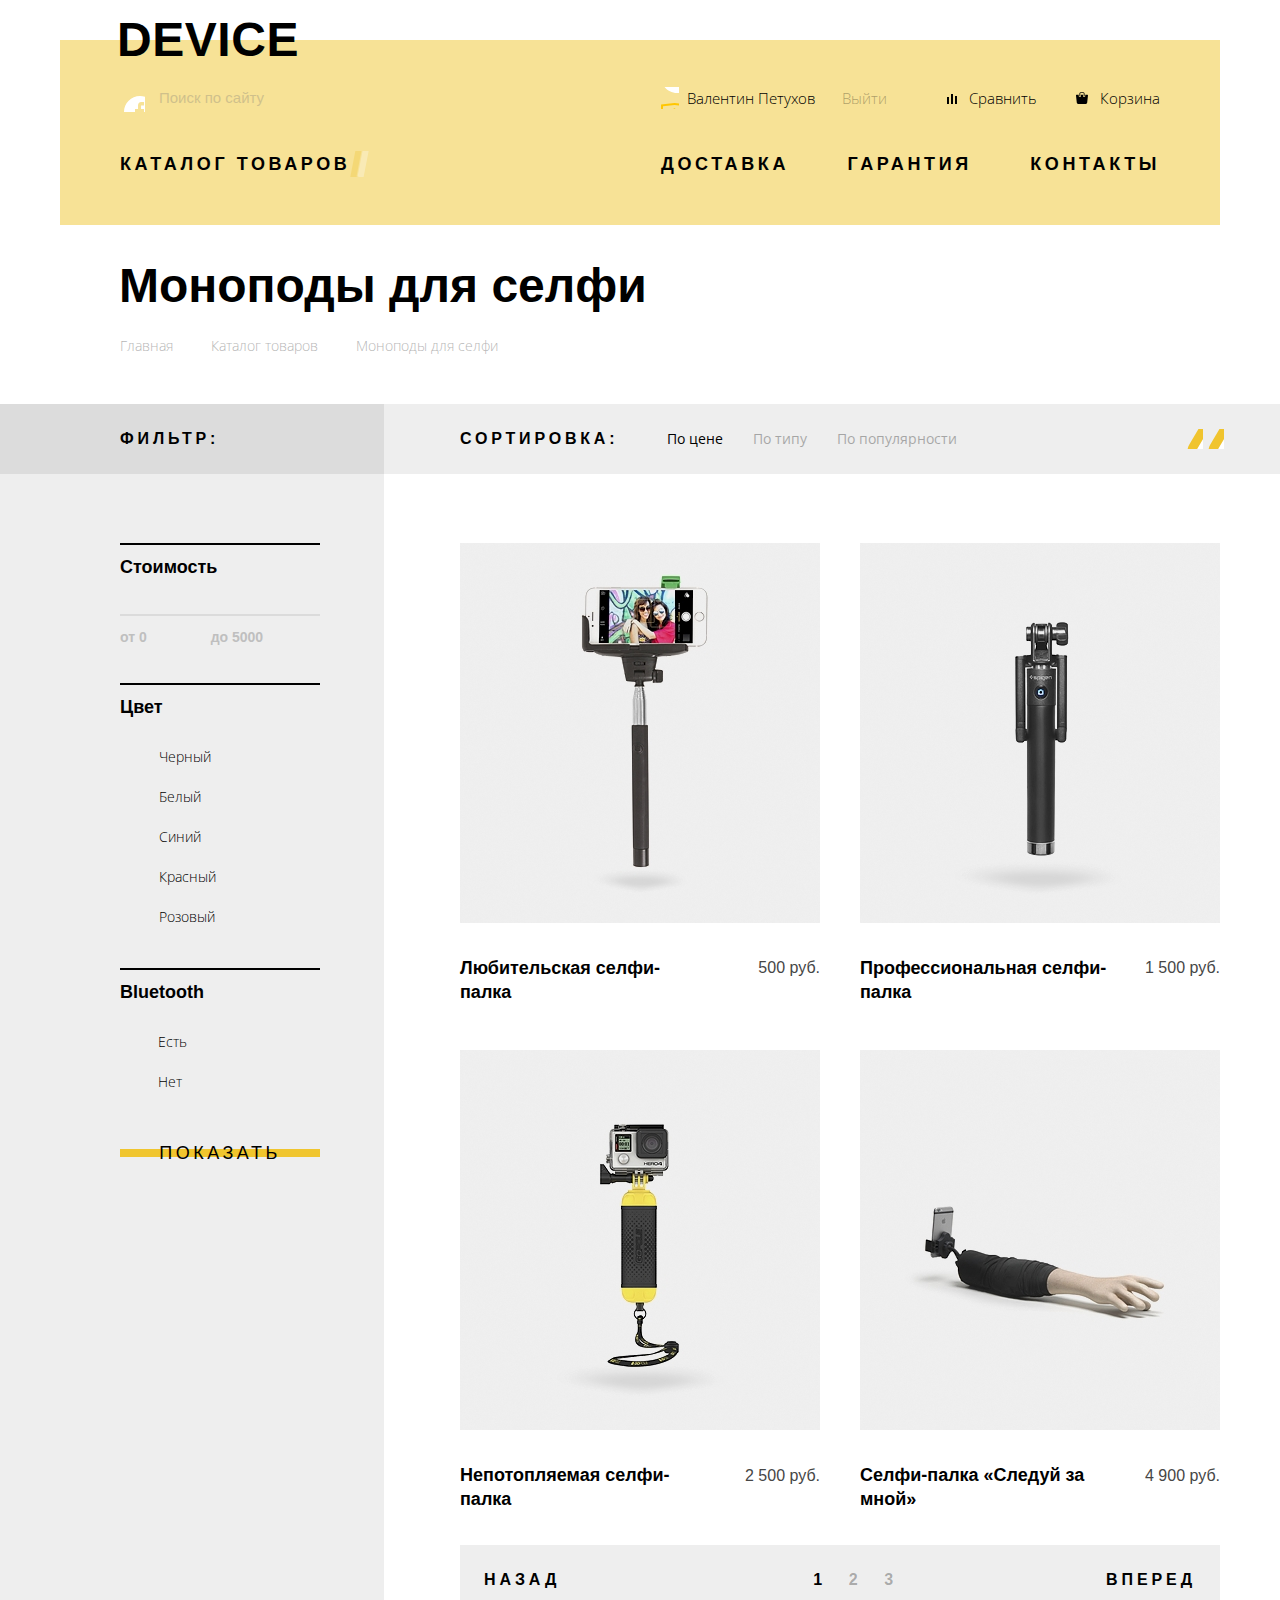
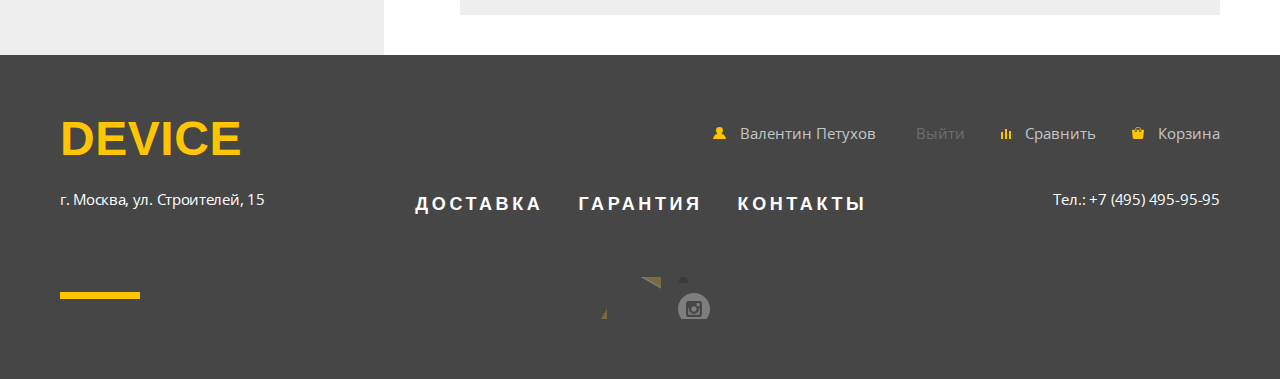
==== commit 5894616a: "Сетка каталога" ====
--- a/catalog.html
+++ b/catalog.html
@@ -8,17 +8,21 @@
     <link rel="stylesheet" href="css/style.css">
   </head>
   <body>
-    <header class="main-header container">
+    <header class="main-header inner container">
       <!-- <img src="img/main-logo.png" alt="Device" width="163" height="36"> -->
       <h1 class="main-title"><a href="index.html">Device</a></h1>
       <div class="user-nav">
         <div class="user-search">
           <input class="search" type="search" name="search" placeholder="Поиск по сайту">
-          <button class="search-btn hidden">Найти</button>
+          <button class="search-btn">Найти</button>
         </div>
         <ul class="user-block">
-          <li><a class="user-login active" href="#">Валентин Петухов</a></li>
-          <li><a class="user-exit" href="#">Выйти</a></li>
+          <li>
+            <ul class="user-login-block">
+              <li><a class="user-login" href="#">Валентин Петухов</a></li>
+              <li><a class="user-exit" href="#">Выйти</a></li>
+            </ul>
+          </li>
           <li><a class="user-compare" href="#">Сравнить</a></li>
           <li><a class="user-cart" href="#">Корзина</a></li>
         </ul>
@@ -48,102 +52,122 @@
         </ul>
       </nav>
     </header>
-    <main>
-      <h2 class="inner-title">Моноподы для селфи</h2>
-      <ul class="breadcrumbs">
-        <li><a href="#">Главная</a></li>
-        <li><a href="#">Каталог товаров</a></li>
-        <li><a href="#" class="active">Моноподы для селфи</a></li>
-      </ul>
-      <form action="//echo.htmlacademy.ru" method="get" class="sorting-form">
-        <span>Фильтр:</span>
-        <fieldset class="sorting-form-price">
-          <legend>Стоимость</legend>
-          <div class="price-controls">
-            <div class="price-btn-min">от 0</div>
-            <div class="price-range-line"></div>
-            <div class="price-btn-max">до 5000</div>
+    <main class="catalog-bg">
+      <div class="container">
+        <h2 class="inner-title">Моноподы для селфи</h2>
+        <ul class="breadcrumbs">
+          <li><a href="#">Главная</a></li>
+          <li><a href="#">Каталог товаров</a></li>
+          <li><a href="#" class="active">Моноподы для селфи</a></li>
+        </ul>
+      </div>
+      <div class="catalog-wrapper container">
+        <form action="//echo.htmlacademy.ru" method="get" class="sorting-form">
+          <span>Фильтр:</span>
+          <fieldset class="sorting-form-price">
+            <legend>Стоимость</legend>
+            <div class="price-controls">
+              <div class="price-range-line"></div>
+              <div class="price-btn-min">от 0</div>
+              <div class="price-btn-max">до 5000</div>
+            </div>
+          </fieldset>
+          <fieldset class="sorting-form-color">
+            <legend>Цвет</legend>
+            <label><input type="checkbox" name="black" checked>Черный</label>
+            <label><input type="checkbox" name="white">Белый</label>
+            <label><input type="checkbox" name="blue" checked>Синий</label>
+            <label><input type="checkbox" name="red" checked>Красный</label>
+            <label><input type="checkbox" name="pink">Розовый</label>
+          </fieldset>
+          <fieldset class="sorting-form-bluetooth">
+            <legend>Bluetooth</legend>
+            <label><input type="radio" name="bluetooth" checked>Есть</label>
+            <label><input type="radio" name="bluetooth">Нет</label>
+          </fieldset>
+          <button type="submit" class="btn">Показать</button>
+        </form>
+        <div class="catalog-block">
+          <div class="sorting-items">
+            <span>Сортировка:</span>
+            <ul class="sorting-items-spec">
+              <li><a href="#" class="active">По цене</a></li>
+              <li><a href="#">По типу</a></li>
+              <li><a href="#">По популярности</a></li>
+            </ul>
+            <div class="sorting-items-arrows">
+              <a href="#">Вверх</a>
+              <a href="#">Вниз</a>
+            </div>
           </div>
-        </fieldset>
-        <fieldset class="sorting-form-color">
-          <legend>Цвет</legend>
-          <label><input type="checkbox" name="black" checked>Черный</label>
-          <label><input type="checkbox" name="white">Белый</label>
-          <label><input type="checkbox" name="blue" checked>Синий</label>
-          <label><input type="checkbox" name="red" checked>Красный</label>
-          <label><input type="checkbox" name="pink">Розовый</label>
-        </fieldset>
-        <fieldset class="sorting-form-bluetooth">
-          <legend>Bluetooth</legend>
-          <label><input type="radio" name="bluetooth" checked>Есть</label>
-          <label><input type="radio" name="bluetooth">Нет</label>
-        </fieldset>
-        <button type="submit" class="btn">Показать</button>
-      </form>
-      <div class="sorting-items">
-        <span>Сортировка:</span>
-        <ul class="sorting-items-spec">
-          <li><a href="#" class="active">По цене</a></li>
-          <li><a href="#">По типу</a></li>
-          <li><a href="#">По популярности</a></li>
-        </ul>
-        <a href="#">up</a>
-        <a href="#">down</a>
-      </div>
-      <section class="catalog-items">
-        <h2 class="hidden">Товары</h2>
-        <article>
-          <img src="img/item-1.jpg" alt="Любительская селфи-палка">
-          <h2>Любительская селфи-палка</h2>
-          <span>500 руб.</span>
-          <a href="#" class="btn">В корзину</a>
-          <a href="#" class="compare-btn">Добавить к сравнению</a>
-        </article>
-        <article>
-          <img src="img/item-2.jpg" alt="Любительская селфи-палка">
-          <h2>Профессиональная селфи-палка</h2>
-          <span>1 500 руб.</span>
-          <a href="#" class="btn">В корзину</a>
-          <a href="#" class="compare-btn">Добавить к сравнению</a>
-        </article>
-        <article>
-          <img src="img/item-3.jpg" alt="Любительская селфи-палка">
-          <h2>Непотопляемая селфи-палка</h2>
-          <span>2 500 руб.</span>
-          <a href="#" class="btn">В корзину</a>
-          <a href="#" class="compare-btn">Добавить к сравнению</a>
-        </article>
-        <article class="new-item">
-          <img src="img/item-4.jpg" alt="Любительская селфи-палка">
-          <h2>Селфи-палка «Следуй за мной»</h2>
-          <span>4 900 руб.</span>
-          <a href="#" class="btn">В корзину</a>
-          <a href="#" class="compare-btn">Добавить к сравнению</a>
-        </article>
-        <nav class="catalog-pagination">
-          <a href="#" class="prew">Назад</a>
-          <ul class="catalog-pages">
-            <li><a href="#" class="active">1</a></li>
-            <li><a href="#">2</a></li>
-            <li><a href="#">3</a></li>
-          </ul>
-          <a href="#" class="next">Вперед</a>
-        </nav>
-      </section>
+          <section class="catalog-items">
+            <h2 class="hidden">Товары</h2>
+            <article class="catalog-item">
+              <img src="img/item-1.jpg" width="360" height="380" alt="Любительская селфи-палка">
+              <h2>Любительская селфи-палка</h2>
+              <span>500 руб.</span>
+              <div class="catalog-item-hover">
+                <a href="#" class="btn">В корзину</a>
+                <a href="#" class="compare-btn">Добавить к сравнению</a>
+              </div>
+            </article>
+            <article class="catalog-item">
+              <img src="img/item-2.jpg" width="360" height="380" alt="Любительская селфи-палка">
+              <h2>Профессиональная селфи-палка</h2>
+              <span>1 500 руб.</span>
+              <div class="catalog-item-hover">
+                <a href="#" class="btn">В корзину</a>
+                <a href="#" class="compare-btn">Добавить к сравнению</a>
+              </div>
+            </article>
+            <article class="catalog-item">
+              <img src="img/item-3.jpg" width="360" height="380" alt="Любительская селфи-палка">
+              <h2>Непотопляемая селфи-палка</h2>
+              <span>2 500 руб.</span>
+              <div class="catalog-item-hover">
+                <a href="#" class="btn">В корзину</a>
+                <a href="#" class="compare-btn">Добавить к сравнению</a>
+              </div>
+            </article>
+            <article class="catalog-item new-item">
+              <img src="img/item-4.jpg" width="360" height="380" alt="Любительская селфи-палка">
+              <h2>Селфи-палка «Следуй за мной»</h2>
+              <span>4 900 руб.</span>
+              <div class="catalog-item-hover">
+                <a href="#" class="btn">В корзину</a>
+                <a href="#" class="compare-btn">Добавить к сравнению</a>
+              </div>
+            </article>
+            <nav class="catalog-pagination">
+              <a href="#" class="prew">Назад</a>
+              <ul class="catalog-pages">
+                <li><a href="#" class="active">1</a></li>
+                <li><a href="#">2</a></li>
+                <li><a href="#">3</a></li>
+              </ul>
+              <a href="#" class="next">Вперед</a>
+            </nav>
+          </section>
+        </div>
+      </div>
     </main>
     <footer class="main-footer">
       <!-- <img src="img/main-logo-yellow.png" alt="Device" width="163" height="36"> -->
       <div class="main-footer-wrapper container">
         <div class="main-footer-top">
           <h4 class="main-title-footer"><a href="index.html">Device</a></h4>
-          <ul class="user-block-footer active">
+          <ul class="user-block-footer">
             <li>
-              <a class="user-block-footer-link user-login active" href="#">
-                <svg xmlns="http://www.w3.org/2000/svg" width="13" height="12" viewBox="0 0 13 12"><path fill="#ffc600" d="M.032 12h12.937c-.163-2.643-2.074-4.837-4.671-5.543a3.47 3.47 0 0 0 1.687-2.972 3.485 3.485 0 0 0-6.97 0c0 1.264.68 2.361 1.688 2.972C2.106 7.163.194 9.357.032 12z"/></svg>
-                Валентин Петухов
-              </a>
+              <ul class="user-login-block-footer">
+                <li>
+                  <a class="user-block-footer-link user-login" href="#">
+                      <svg xmlns="http://www.w3.org/2000/svg" width="13" height="12" viewBox="0 0 13 12"><path fill="#ffc600" d="M.032 12h12.937c-.163-2.643-2.074-4.837-4.671-5.543a3.47 3.47 0 0 0 1.687-2.972 3.485 3.485 0 00-6.97 0c0 1.264.68 2.361 1.688 2.972C2.106 7.163.194 9.357.032 12z"/></svg>
+                      Валентин Петухов
+                  </a>
+                </li>
+                <li><a class="user-exit" href="#">Выйти</a></li>
+              </ul>
             </li>
-            <li><a class="user-exit" href="#">Выйти</a></li>
             <li>
               <a class="user-block-footer-link user-compare" href="#">
                 <svg xmlns="http://www.w3.org/2000/svg" width="10" height="10" viewBox="0 0 10 10"><path fill="#ffc600" d="M8 2h1.984v8H8zM0 3h1.984v7H0zM4 0h2v10H4z"/></svg>
--- a/css/style.css
+++ b/css/style.css
@@ -84,7 +84,8 @@
   transition: 0.25s;
 }
 
-.btn:hover::before {
+.btn:hover::before,
+.btn:focus::before {
   top: 0;
   height: 100%;
 }
@@ -104,9 +105,13 @@
   position: relative;
   margin-top: 40px;
   padding: 0 60px;
-  padding-top : 47px;
+  padding-top : 33px;
   padding-bottom: 163px;
   background-color: rgba(240, 197, 46, 0.5);
+}
+
+.main-header.inner {
+  padding-bottom: 48px;
 }
 
 .main-title {
@@ -124,7 +129,8 @@
   cursor: default;
 }
 
-.main-title a:hover {
+.main-title a:hover,
+.main-title a:focus {
   color: rgba(0, 0, 0, 0.6);
 }
 
@@ -135,7 +141,8 @@
 .user-nav {
   display: flex;
   justify-content: space-between;
-  margin-bottom: 42px;
+  align-items: center;
+  margin-bottom: 28px;
   font-size: 15px;
   font-weight: 300;
   line-height: 22px;
@@ -147,16 +154,10 @@
   width: 441px;
 }
 
-.user-search .search {
-  margin-left: 39px;
-  border: 0;
-  background-color: transparent;
-}
-
 .user-search::before {
   content: "";
   position: absolute;
-  top: -1px;
+  top: 13px;
   left: -1px;
   width: 26px;
   height: 26px;
@@ -165,31 +166,73 @@
   background-position: 0 -475px;
 }
 
-.user-search button {
+.user-search .search {
+  position: relative;
+  padding-top: 16px;
+  padding-bottom: 15px;
+  padding-left: 39px;
+  padding-right: 95px;
   border: 0;
+  border-bottom: 2px solid transparent;
   background-color: transparent;
+  outline-color: transparent;
+  opacity: 0.3;
+}
+
+.user-search .search:hover {
+  opacity: 0.6;
+}
+
+.user-search .search:focus {
+  width: 441px;
+  border-bottom-color: #000000;
+  opacity: 1;
+}
+
+.user-search .search-btn {
+  display: none;
+  position: absolute;
+  top: 1px;
+  right: 0;
+  padding: 14px;
+  border: 2px solid #000000;
+  background-color: transparent;
+}
+
+.search:focus + .search-btn {
+  display: inline-block;
+}
+
+.search:focus + .search-btn:hover {
+  color: rgba(255, 255, 255, 1);
+  background-color: #000000;
+  cursor: pointer;
+}
+
+.search:focus + .search-btn:active {
+  color: rgba(255, 255, 255, 0.3);
 }
 
 .user-block {
   display: flex;
   justify-content: space-between;
-  width: 500px;
+  min-width: 500px;
   margin: 0;
   padding: 0;
   list-style: none;
 }
 
-.user-block .user-login {
-  margin-right: 173px;
-  margin-left: 27px;
-}
-
-.user-block .user-login.active {
-  margin-right: -62px;
+.user-login-block {
+  display: flex;
+  min-width: 245px;
+  margin: 0;
+  padding: 0;
+  list-style: none;
 }
 
 .user-block a {
   position: relative;
+  padding-left: 27px;
 }
 
 .user-block a::before {
@@ -201,7 +244,7 @@
 
 .user-login::before {
   top: -1px;
-  left: -32px;
+  left: -4px;
   width: 23px;
   height: 22px;
   background-position: 0 -626px;
@@ -209,29 +252,26 @@
 
 .user-compare::before {
   top: 1px;
-  left: -25px;
+  left: 0;
   width: 20px;
   height: 20px;
   background-position: 0 -88px;
 }
 
 .user-cart::before {
-  left: -28px;
+  left: -2px;
   width: 22px;
   height: 22px;
   background-position: 0 0;
 }
 
-.user-block a:hover {
+.user-block a:hover,
+.user-block a:focus {
   opacity: 0.6;
 }
 
 .user-block a:active {
   opacity: 0.3;
-}
-
-.user-block .user-exit {
-  padding: 0 20px;
 }
 
 .user-exit {
@@ -252,6 +292,10 @@
   text-transform: uppercase;
 }
 
+.shop-block-catalog {
+  margin-right: 252px;
+}
+
 .shop-block-catalog a {
   position: relative;
 }
@@ -259,6 +303,7 @@
 .shop-block-catalog a::after {
   content: "";
   position: absolute;
+  left: 225px;
   width: 26px;
   height: 26px;
   background-image: url('../img/icons.svg');
@@ -267,7 +312,8 @@
   opacity: 0.3;
 }
 
-.shop-block a:hover {
+.shop-block a:hover,
+.shop-block a:focus {
   color: rgba(0, 0, 0, 0.6);
 }
 
@@ -386,7 +432,8 @@
   margin-bottom: 27px;
 }
 
-.inner-nav-link:hover svg{
+.inner-nav-link:hover svg,
+.inner-nav-link:focus svg{
   background-color: rgba(240, 197, 46, 1);
 }
 
@@ -404,6 +451,7 @@
 }
 
 .features {
+  width: 100%;
   padding-top: 151px;
   padding-bottom: 114px;
   margin-bottom: 95px;
@@ -439,12 +487,14 @@
   margin-bottom: 23px;
 }
 
-.features-controls .btn.active {
+.features-controls .btn.active,
+.features-controls .btn:active {
   color: #fdde8d;
   cursor: default;
 }
 
-.features-controls .btn.active::before {
+.features-controls .btn.active::before,
+.features-controls .btn:active::before {
   width: 278px;
   top: 0;
   height: 100%;
@@ -487,14 +537,16 @@
   margin-bottom: 90px;
 }
 
-.partners img {
+.partners-link img {
   filter: url("data:image/svg+xml;utf8,&lt;svg xmlns=\'http://www.w3.org/2000/svg\'&gt;&lt;filter id=\'grayscale\'&gt;&lt;feColorMatrix type=\'matrix\' values=\'0.3333 0.3333 0.3333 0 0 0.3333 0.3333 0.3333 0 0 0.3333 0.3333 0.3333 0 0 0 0 0 1 0\'/&gt;&lt;/filter&gt;&lt;/svg&gt;#grayscale"); /* Firefox 10+, Firefox on Android */
   filter: gray; /* IE6-9 */
   -webkit-filter: grayscale(100%);
   opacity: 0.2;
 }
 
-.partners img:hover {
+.partners-link:hover img,
+.partners-link:focus img,
+.partners-link:active img {
   filter: url("data:image/svg+xml;utf8,&lt;svg xmlns=\'http://www.w3.org/2000/svg\'&gt;&lt;filter id=\'grayscale\'&gt;&lt;feColorMatrix type=\'matrix\' values=\'1 0 0 0 0, 0 1 0 0 0, 0 0 1 0 0, 0 0 0 1 0\'/&gt;&lt;/filter&gt;&lt;/svg&gt;#grayscale");
   -webkit-filter: grayscale(0%);
   opacity: 1;
@@ -560,6 +612,7 @@
 }
 
 .main-footer {
+  width: 100%;
   background-color: #464646;
 }
 
@@ -604,7 +657,8 @@
   cursor: pointer;
 }
 
-.main-title-footer a:hover {
+.main-title-footer a:hover,
+.main-title-footer a:focus {
   color: rgba(255, 198, 0, 0.6);
 }
 
@@ -615,18 +669,24 @@
 .user-block-footer {
   display: flex;
   justify-content: space-between;
-  width: 325px;
+  min-width: 325px;
   margin: 0;
   margin-top: 14px;
   padding: 0;
 }
 
-.user-block-footer.active {
-  width: 500px;
-}
-
-.user-block-footer li:first-of-type {
-  margin-right: 10px;
+.user-login-block-footer {
+  margin: 0;
+  padding: 0;
+  list-style: none;
+}
+
+.user-login-block-footer li {
+  display: inline-block;
+}
+
+.user-block-footer li:not(:last-of-type) {
+  margin-right: 36px;
 }
 
 .user-block-footer svg {
@@ -637,11 +697,13 @@
   color: rgba(255, 255, 255, 0.7);
 }
 
-.user-block-footer a:hover {
+.user-block-footer a:hover,
+.user-block-footer a:focus {
   color: rgba(255, 255, 255, 1);
 }
 
-.user-block-footer-link:hover svg {
+.user-block-footer-link:hover svg,
+.user-block-footer-link:focus svg {
   opacity: 0.6;
 }
 
@@ -677,7 +739,8 @@
   text-transform: uppercase;
 }
 
-.shop-block-footer a:hover {
+.shop-block-footer a:hover,
+.shop-block-footer a:focus {
   color: rgba(255, 255, 255, 0.6);
 }
 
@@ -719,6 +782,15 @@
   margin-left: 478px;
 }
 
+.htmlacademy-link:hover,
+.htmlacademy-link:focus {
+  opacity: 0.6;
+}
+
+.htmlacademy-link:active {
+  opacity: 0.3;
+}
+
 .social-links {
   display: flex;
   justify-content: space-between;
@@ -739,7 +811,8 @@
   opacity: 0.3;
 }
 
-.social-links a:hover {
+.social-links a:hover,
+.social-links a:focus {
   opacity: 0.6;
 }
 
@@ -767,7 +840,20 @@
 
 /* inner pages */
 
+.catalog-bg {
+  width: 100%;
+  background-image:
+    linear-gradient(to right, #dcdcdc 0%, #dcdcdc 30%, #eeeeee 30%, #eeeeee 100%),
+    linear-gradient(to right, #eeeeee 0%, #eeeeee 30%, #ffffff 30%, #ffffff 100%);
+  background-size: 100% 70px, 100% 100%;
+  background-repeat: no-repeat;
+  background-position-y: 146px, 216px;
+}
+
 .inner-title {
+  margin-top: 33px;
+  margin-left: 59px;
+  margin-bottom: 22px;
   font-family: "Gilroy - Extra Bold", Arial, serif;
   font-size: 48px;
   font-weight: 800;
@@ -776,7 +862,16 @@
 }
 
 .breadcrumbs {
+  display: flex;
+  margin: 0;
+  margin-left: 60px;
+  margin-bottom: 48px;
+  padding: 0;
   list-style: none;
+}
+
+.breadcrumbs li {
+  margin-right: 38px;
 }
 
 .breadcrumbs a {
@@ -787,7 +882,8 @@
   opacity: 0.3;
 }
 
-.breadcrumbs a:hover {
+.breadcrumbs a:hover,
+.breadcrumbs a:focus {
   opacity: 0.6;
 }
 
@@ -795,32 +891,54 @@
   opacity: 0.1;
 }
 
-.breadcrumbs .active:hover {
+.breadcrumbs .active:hover,
+.breadcrumbs .active:focus {
   cursor: default;
   opacity: 0.3;
 }
 
+.catalog-wrapper {
+  display: flex;
+  justify-content: space-between;
+}
+
 .sorting-form {
-  background-color: #eeeeee;
+  width: 328px;
+  padding-left: 60px;
+  padding-right: 68px;
+  background-color: transparent;
 }
 
 .sorting-form span {
+  width: 100%;
+  display: inline-block;
+  padding: 24px 0;
+  margin-bottom: 69px;
   font-family: "Gilroy - Extra Bold", Arial, serif;
   font-size: 16px;
   font-weight: 800;
   line-height: 22px;
-  letter-spacing: 0.91px;
+  letter-spacing: 3.91px;
   text-transform: uppercase;
-  background-color: #dbdbdb;
-  color: #000000;
+  color: #000000;
+}
+
+.sorting-form fieldset {
+  margin: 0;
+  padding: 0;
+  border: 0;
 }
 
 .sorting-form legend {
+  display: inline-block;
+  width: 100%;
+  padding-top: 10px;
   font-family: "Gilroy - Extra Bold", Arial, serif;
   font-size: 18px;
   font-weight: 800;
   line-height: 24px;
   color: #000000;
+  border-top: 2px solid #000000;
 }
 
 .sorting-form label {
@@ -834,7 +952,13 @@
   width: 200px;
 }
 
+.sorting-form-price legend {
+  margin-bottom: 30px;
+}
+
 .sorting-form-price .price-controls {
+  position: relative;
+  margin-bottom: 36px;
   font-family: "Gilroy", Arial, serif;
   font-size: 14px;
   font-weight: 800;
@@ -842,22 +966,100 @@
   color: #bfbfbf;
 }
 
+.price-range-line {
+  position: relative;
+  top: 5px;
+  width: 100%;
+  height: 2px;
+  margin-bottom: 16px;
+  background-color: #dbdbdb;
+}
+
+.price-btn-min,
+.price-btn-max {
+  display: inline-block;
+}
+
+.price-btn-min {
+  margin-right: 60px;
+}
+
+.sorting-form-color {
+  display: flex;
+  flex-direction: column;
+}
+
+.sorting-form-color legend {
+  margin-bottom: 18px;
+}
+
+.sorting-form-color label {
+  padding-left: 39px;
+}
+
+.sorting-form-color label:last-child {
+  margin-bottom: 31px;
+}
+
+.sorting-form-color input {
+  display: none;
+}
+
+.sorting-form-bluetooth {
+  display: flex;
+  flex-direction: column;
+}
+
+.sorting-form-bluetooth legend {
+  margin-bottom: 18px;
+}
+
+.sorting-form-bluetooth label {
+  padding-left: 38px;
+}
+
+.sorting-form-bluetooth input {
+  display: none;
+}
+
+.sorting-form-bluetooth label:last-child {
+  margin-bottom: 30px;
+}
+
+.catalog-block {
+  position: relative;
+  display: flex;
+  flex-direction: column;
+  width: 760px;
+}
+
 .sorting-items {
-  background-color: #ebebeb;
+  position: relative;
+  display: flex;
+  align-items: center;
+  margin-bottom: 69px;
+  background-color: #eeeeee;
 }
 
 .sorting-items span {
+  padding: 24px 0;
+  margin-right: 9px;
   font-family: "Gilroy - Extra Bold", Arial, serif;
   font-size: 16px;
   font-weight: 800;
   line-height: 22px;
-  letter-spacing: 0.91px;
+  letter-spacing: 3.81px;
   text-transform: uppercase;
   color: #000000;
 }
 
 .sorting-items-spec {
+  display: flex;
   list-style: none;
+}
+
+.sorting-items-spec li:not(:last-of-type) {
+  margin-right: 30px;
 }
 
 .sorting-items-spec a {
@@ -867,7 +1069,8 @@
   opacity: 0.3;
 }
 
-.sorting-items-spec a:hover {
+.sorting-items-spec a:hover,
+.sorting-items-spec a:focus {
   opacity: 0.6;
 }
 
@@ -880,34 +1083,109 @@
   cursor: default;
 }
 
-.catalog-items h2 {
+.sorting-items-arrows {
+  position: absolute;
+  right: -4px;
+}
+
+.sorting-items-arrows {
+  font-size: 0;
+}
+
+.sorting-items-arrows a {
+  display: inline-block;
+  width: 21px;
+  height: 20px;
+  background-image: url('../img/icons.svg');
+  background-position: 0 -183px;
+  background-repeat: no-repeat;
+}
+
+.catalog-items {
+  display: flex;
+  justify-content: space-between;
+  flex-wrap: wrap;
+}
+
+.catalog-item {
+  position: relative;
+  width: 360px;
+  margin-bottom: 32px;
+}
+
+.catalog-item h2 {
+  display: inline-block;
+  width: 250px;
+  margin-top: 29px;
   font-family: "Gilroy - Extra Bold", Arial, serif;
   font-size: 18px;
   font-weight: 800;
   line-height: 24px;
-  color: #000000;
-}
-
-.catalog-items span {
+  letter-spacing: 4.67;
+  color: #000000;
+}
+
+.catalog-item span {
+  position: absolute;
+  right: 0;
+  bottom: 39px;
   font-family: "Gilroy", Arial, serif;
   font-size: 16px;
   font-weight: 300;
   line-height: 22px;
-}
-
-.catalog-items .btn {
+  vertical-align: middle;
+}
+
+.catalog-item .btn {
   width: 200px;
-}
-
-.catalog-items .compare-btn {
+  margin-top: 170px;
+  margin-bottom: 18px;
+}
+
+.catalog-item .compare-btn {
   font-size: 13px;
   font-weight: 300;
   line-height: 20px;
   opacity: 0.5;
 }
 
+.catalog-item .compare-btn:hover,
+.catalog-item .compare-btn:focus {
+  opacity: 1;
+}
+
+.catalog-item .compare-btn:active {
+  opacity: 0.2;
+}
+
+.catalog-item-hover {
+  display: none;
+  position: absolute;
+  top: 0;
+  width: 360px;
+  height: 380px;
+  background-color: rgba(238, 238, 238, 0.7);
+}
+
+.catalog-item-hover a {
+  display: block;
+  width: 200px;
+  margin: 0 auto;
+  text-align: center;
+}
+
+.catalog-item:hover .catalog-item-hover {
+  display: block;
+}
+
 .catalog-pagination {
-  background-color: #ebebeb;
+  margin-top: -13px;
+  margin-bottom: 40px;
+  display: flex;
+  justify-content: space-between;
+  align-items: center;
+  width: 100%;
+  background-color: #eeeeee;
 }
 
 .catalog-pagination a {
@@ -919,6 +1197,48 @@
   color: #000000;
 }
 
+.catalog-pagination .prew,
+.catalog-pagination .next {
+  padding: 24px;
+  letter-spacing: 3.91px;
+}
+
+.catalog-pagination .prew:hover,
+.catalog-pagination .next:hover,
+.catalog-pagination .prew:focus,
+.catalog-pagination .next:focus {
+  background-color: #d9d9d9;
+}
+
+.catalog-pagination .prew:active,
+.catalog-pagination .next:active {
+  color: rgba(0, 0, 0, 0.3);
+}
+
 .catalog-pages {
+  display: flex;
+  justify-content: space-between;
+  min-width: 120px;
   list-style: none;
 }
+
+.catalog-pages a:not(.active) {
+  color: rgba(0, 0, 0, 0.3);
+}
+
+.catalog-pages a:hover,
+.catalog-pages a:focus {
+  color: rgba(0, 0, 0, 0.6);
+}
+
+.catalog-pages a:active {
+  color: rgba(0, 0, 0, 1);
+}
+
+.catalog-pages .active,
+.catalog-pages .active:hover,
+.catalog-pages .active:focus,
+.catalog-pages .active:active {
+  color: rgba(0, 0, 0, 1);
+  cursor: default;
+}
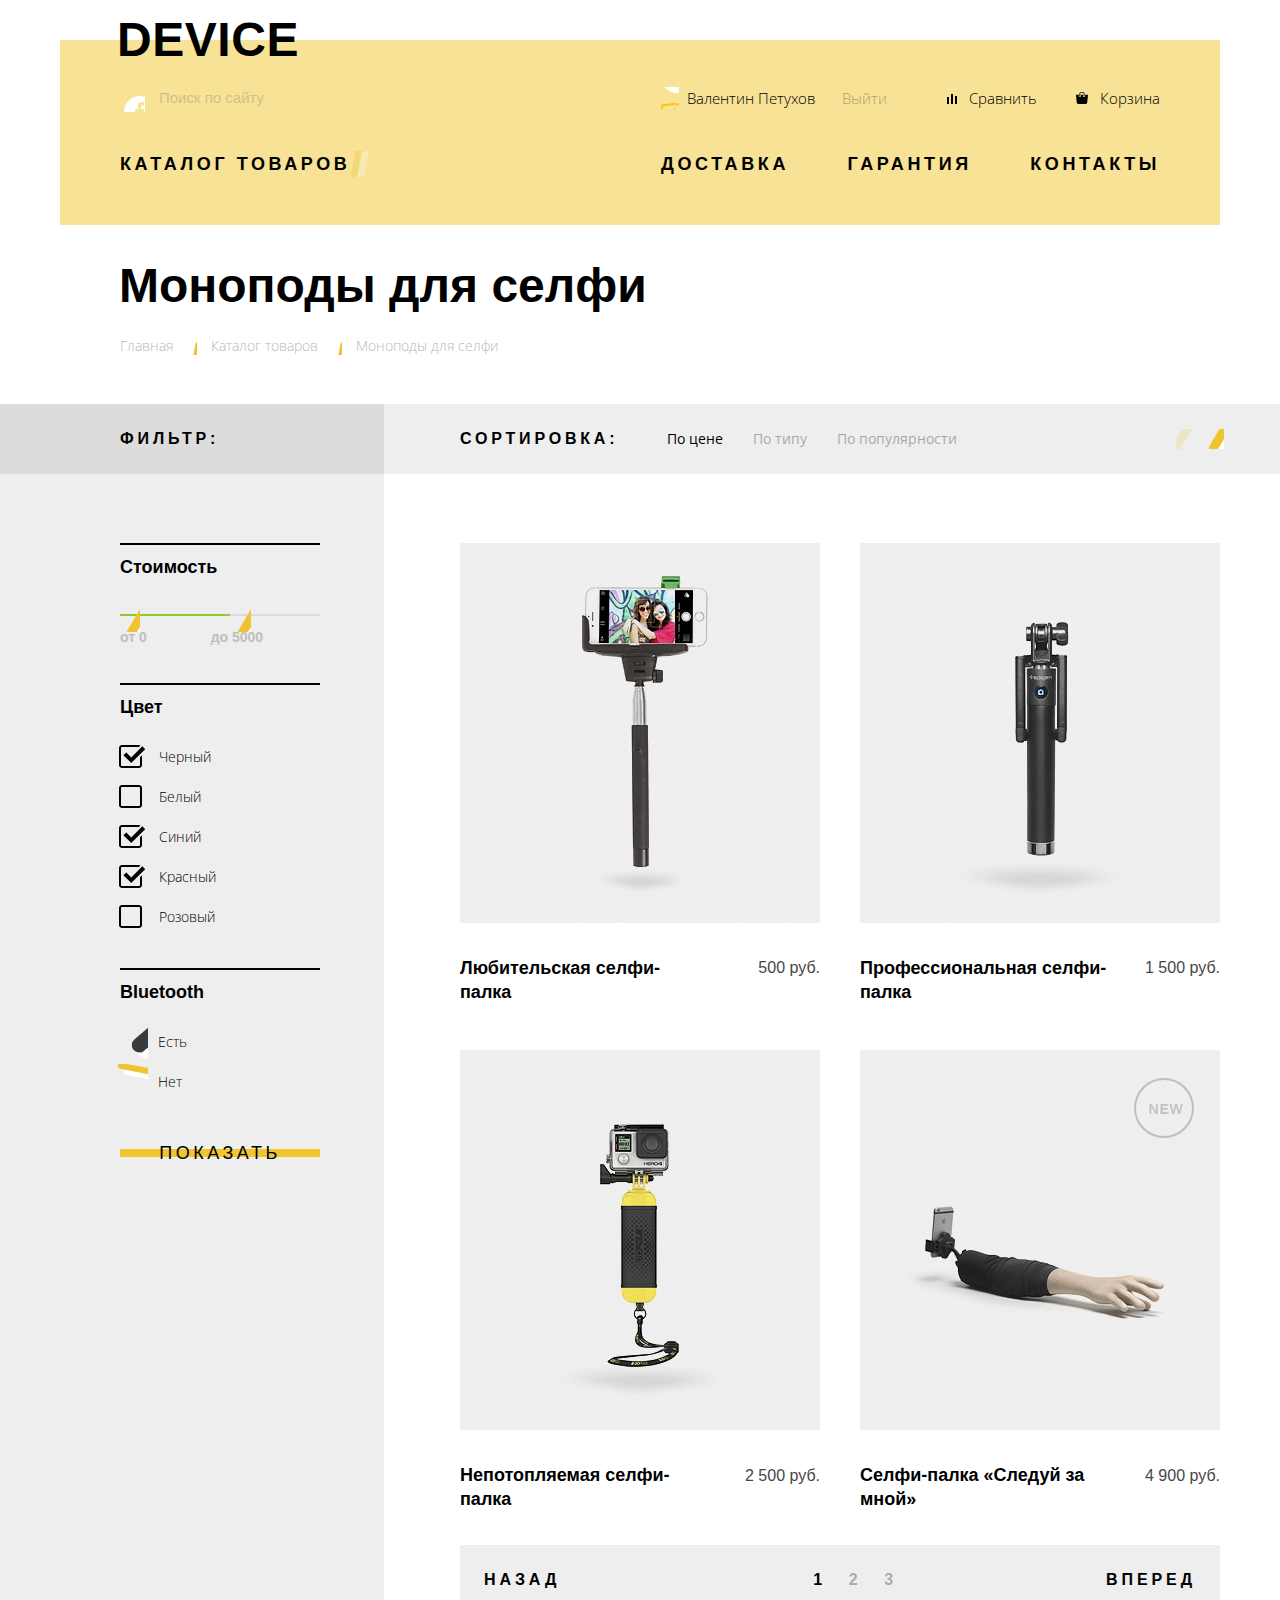
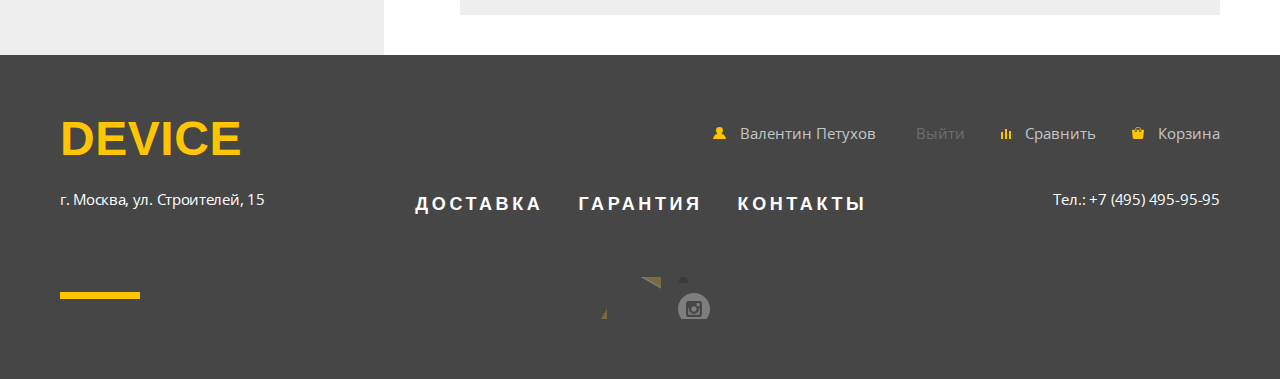
==== commit 3c885954: "Декоративные элементы каталога" ====
--- a/catalog.html
+++ b/catalog.html
@@ -74,16 +74,23 @@
           </fieldset>
           <fieldset class="sorting-form-color">
             <legend>Цвет</legend>
-            <label><input type="checkbox" name="black" checked>Черный</label>
-            <label><input type="checkbox" name="white">Белый</label>
-            <label><input type="checkbox" name="blue" checked>Синий</label>
-            <label><input type="checkbox" name="red" checked>Красный</label>
-            <label><input type="checkbox" name="pink">Розовый</label>
+            <input type="checkbox" id="checkbox-black" class="sorting-form-checkbox" name="black" checked>
+            <label for="checkbox-black">Черный</label>
+            <input type="checkbox" id="checkbox-white" class="sorting-form-checkbox" name="white">
+            <label for="checkbox-white">Белый</label>
+            <input type="checkbox" id="checkbox-blue" class="sorting-form-checkbox" name="blue" checked>
+            <label for="checkbox-blue">Синий</label>
+            <input type="checkbox" id="checkbox-red" class="sorting-form-checkbox" name="red" checked>
+            <label for="checkbox-red">Красный</label>
+            <input type="checkbox" id="checkbox-pink" class="sorting-form-checkbox" name="pink">
+            <label for="checkbox-pink">Розовый</label>
           </fieldset>
           <fieldset class="sorting-form-bluetooth">
             <legend>Bluetooth</legend>
-            <label><input type="radio" name="bluetooth" checked>Есть</label>
-            <label><input type="radio" name="bluetooth">Нет</label>
+            <input type="radio" id="radio-on" class="sorting-form-radio" name="bluetooth" checked>
+            <label for="radio-on">Есть</label>
+            <input type="radio" id="radio-off" class="sorting-form-radio" name="bluetooth">
+            <label for="radio-off">Нет</label>
           </fieldset>
           <button type="submit" class="btn">Показать</button>
         </form>
@@ -97,7 +104,7 @@
             </ul>
             <div class="sorting-items-arrows">
               <a href="#">Вверх</a>
-              <a href="#">Вниз</a>
+              <a href="#" class="active">Вниз</a>
             </div>
           </div>
           <section class="catalog-items">
--- a/css/style.css
+++ b/css/style.css
@@ -871,7 +871,20 @@
 }
 
 .breadcrumbs li {
+  position: relative;
   margin-right: 38px;
+}
+
+.breadcrumbs li:not(:last-of-type)::after {
+  content: "";
+  position: absolute;
+  top: 2px;
+  right: -24px;
+  width: 14px;
+  height: 17px;
+  background-image: url('../img/icons.svg');
+  background-position: 0 -362px;
+  background-repeat: no-repeat;
 }
 
 .breadcrumbs a {
@@ -975,15 +988,52 @@
   background-color: #dbdbdb;
 }
 
+.price-range-line::before {
+  content: "";
+  position: absolute;
+  left: 0;
+  width: 110px;
+  height: 2px;
+  background-color: #91c92f;
+}
+
 .price-btn-min,
 .price-btn-max {
   display: inline-block;
+  position: relative;
 }
 
 .price-btn-min {
   margin-right: 60px;
 }
 
+.price-btn-min::before,
+.price-btn-max::before {
+  content: "";
+  position: absolute;
+  width: 30px;
+  height: 33px;
+  background-image: url('../img/icons.svg');
+  background-position: 0 -150px;
+  background-repeat: no-repeat;
+  cursor: pointer;
+}
+
+.price-btn-min::before {
+  top: -28px;
+  left: -10px;
+}
+
+.price-btn-max::before {
+  top: -28px;
+  right: 12px;
+}
+
+.price-btn-min:active::before,
+.price-btn-max:active::before {
+  transform: scale(1.1);
+}
+
 .sorting-form-color {
   display: flex;
   flex-direction: column;
@@ -994,6 +1044,7 @@
 }
 
 .sorting-form-color label {
+  position: relative;
   padding-left: 39px;
 }
 
@@ -1001,8 +1052,25 @@
   margin-bottom: 31px;
 }
 
-.sorting-form-color input {
+.sorting-form-checkbox {
   display: none;
+}
+
+.sorting-form-checkbox + label::before {
+  content: "";
+  position: absolute;
+  top: 3px;
+  left: -6px;
+  width: 33px;
+  height: 33px;
+  background-image: url('../img/icons.svg');
+  background-position: 0 -22px;
+  background-repeat: no-repeat;
+}
+
+.sorting-form-checkbox:checked + label::before {
+  width: 37px;
+  background-position: 0 -55px;
 }
 
 .sorting-form-bluetooth {
@@ -1015,15 +1083,47 @@
 }
 
 .sorting-form-bluetooth label {
+  position: relative;
   padding-left: 38px;
-}
-
-.sorting-form-bluetooth input {
-  display: none;
 }
 
 .sorting-form-bluetooth label:last-child {
   margin-bottom: 30px;
+}
+
+.sorting-form-radio {
+  display: none;
+}
+
+.sorting-form-radio + label::before {
+  content: "";
+  position: absolute;
+  top: 2px;
+  left: -7px;
+  width: 35px;
+  height: 35px;
+  background-image: url('../img/icons.svg');
+  background-position: 0 -405px;
+  background-repeat: no-repeat;
+}
+
+.sorting-form-radio:checked + label::before {
+  background-position: 0 -440px;
+}
+
+.sorting-form-checkbox:hover + label,
+.sorting-form-radio:hover + label {
+  cursor: pointer;
+}
+
+.sorting-form-checkbox:hover + label::before,
+.sorting-form-radio:hover + label::before {
+  opacity: 0.6;
+}
+
+.sorting-form-checkbox:disabled + label,
+.sorting-form-radio:disabled + label {
+  opacity: 0.25;
 }
 
 .catalog-block {
@@ -1099,6 +1199,22 @@
   background-image: url('../img/icons.svg');
   background-position: 0 -183px;
   background-repeat: no-repeat;
+  opacity: 0.2;
+}
+
+.sorting-items-arrows a:hover {
+  opacity: 0.4;
+}
+
+.sorting-items-arrows a:first-of-type {
+  transform: rotate(180deg);
+  margin-right: 6px;
+}
+
+.sorting-items-arrows a:active,
+.sorting-items-arrows a.active:hover,
+.sorting-items-arrows .active {
+  opacity: 1;
 }
 
 .catalog-items {
@@ -1111,6 +1227,28 @@
   position: relative;
   width: 360px;
   margin-bottom: 32px;
+}
+
+.new-item::before {
+  content: "NEW";
+  display: inline-block;
+  position: absolute;
+  top: 28px;
+  right: 26px;
+  width: 60px;
+  height: 60px;
+  padding-top: 19px;
+  padding-left: 4px;
+  font-family: "Gilroy - Extra Bold", Arial, serif;
+  font-size: 14px;
+  font-weight: 800;
+  line-height: 20px;
+  letter-spacing: 0.7px;
+  text-align: center;
+  vertical-align: center;
+  color: rgba(0, 0, 0, 0.2);
+  border: 2px solid rgba(0, 0, 0, 0.2);
+  border-radius: 50%;
 }
 
 .catalog-item h2 {
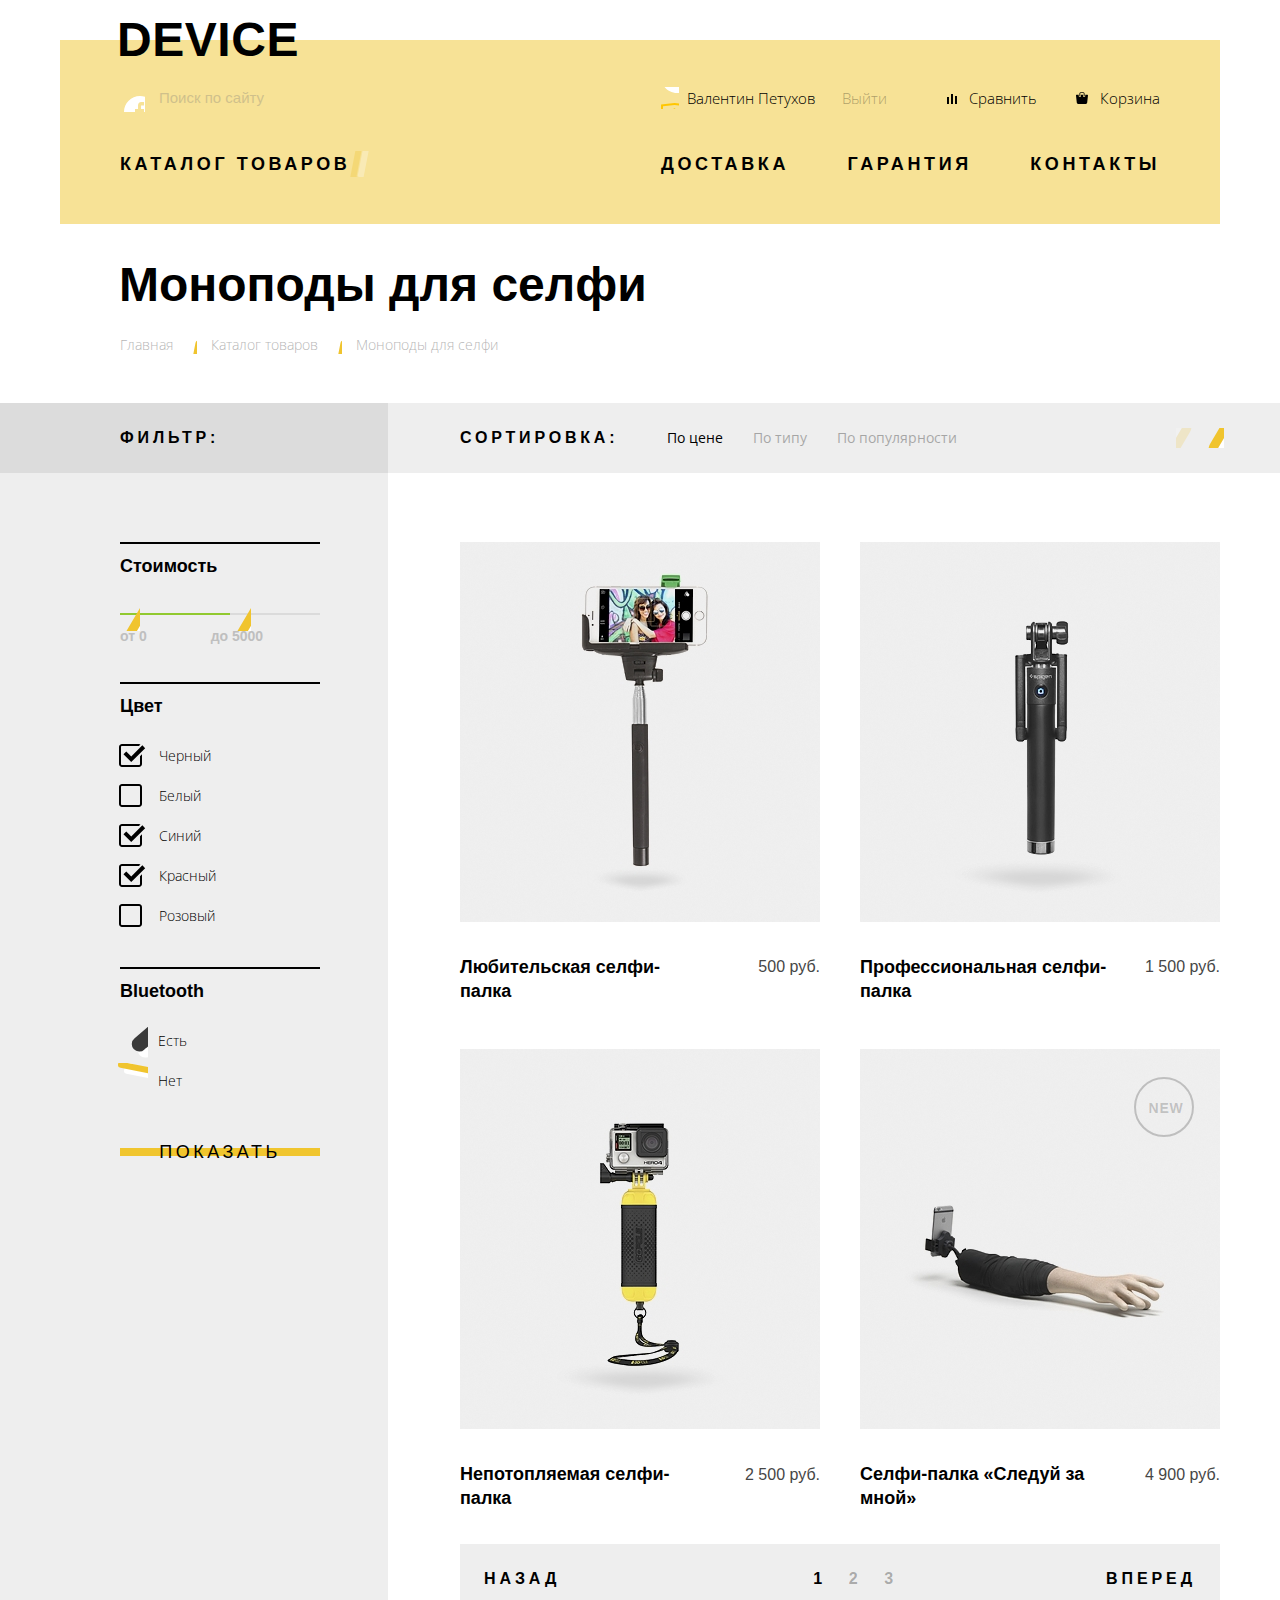
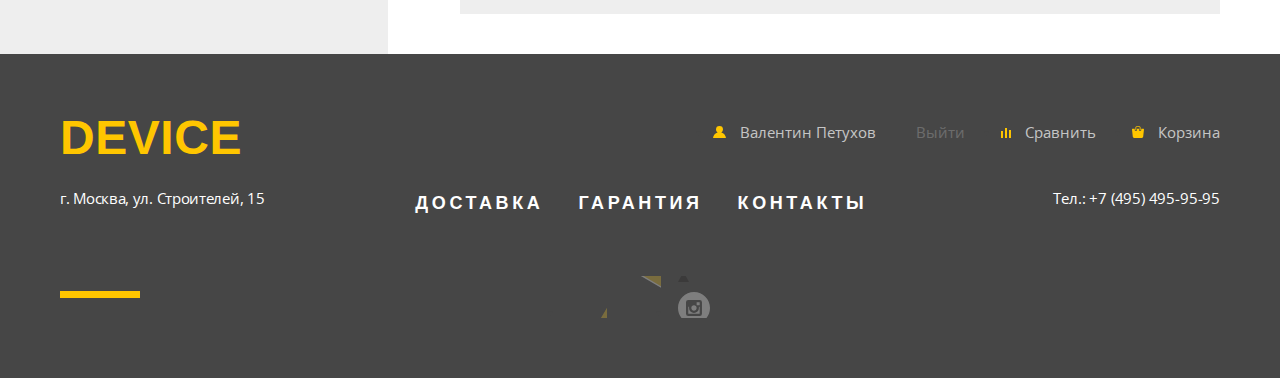
==== commit c1a19533: "Скрипты навигации и табов" ====
--- a/catalog.html
+++ b/catalog.html
@@ -30,21 +30,7 @@
       <nav class="main-nav">
         <ul class="shop-block">
           <li class="shop-block-catalog">
-            <a href="catalog.html">Каталог товаров</a>
-            <div class="shop-block-inner hidden">
-              <ul>
-                <li><a href="#">Виртуальная реальность</a></li>
-                <li><a href="#">Моноподы для селфи</a></li>
-                <li><a href="#">Экшн-камеры</a></li>
-              </ul>
-              <ul>
-                <li><a href="#">Фитнес-браслеты</a></li>
-                <li><a href="#">Умные часы</a></li>
-              </ul>
-              <ul>
-                <li><a href="#">Квадрокоптеры</a></li>
-              </ul>
-            </div>
+            <a class="shop-block-catalog-btn" href="#">Каталог товаров</a>
           </li>
           <li><a href="#">Доставка</a></li>
           <li><a href="#">Гарантия</a></li>
@@ -210,5 +196,19 @@
         </div>
       </div>
     </footer>
+    <nav class="shop-block-inner hidden">
+      <ul>
+        <li><a href="#">Виртуальная реальность</a></li>
+        <li><a href="catalog.html">Моноподы для селфи</a></li>
+        <li><a href="#">Экшн-камеры</a></li>
+      </ul>
+      <ul>
+        <li><a href="#">Фитнес-браслеты</a></li>
+        <li><a href="#">Умные часы</a></li>
+      </ul>
+      <ul>
+        <li><a href="#">Квадрокоптеры</a></li>
+      </ul>
+    </nav>
   </body>
 </html>
--- a/css/style.css
+++ b/css/style.css
@@ -16,7 +16,9 @@
   font-style: normal;
 }
 
-*, *::before, *::after {
+*,
+*::before,
+*::after {
   box-sizing: inherit;
 }
 
@@ -26,7 +28,7 @@
 
 body {
   margin: 0;
-  font-family: "Open Sans", Arial, serif;
+  font-family: "Open Sans", Arial, sans-serif;
   font-size: 15px;
   color: #464646;
   background-color: #ffffff;
@@ -59,7 +61,7 @@
   display: inline-block;
   z-index: 1;
   padding: 9px 5px;
-  font-family: "Gilroy - Extra Bold", Arial, serif;
+  font-family: "Gilroy - Extra Bold", Arial, sans-serif;
   font-size: 18px;
   line-height: 24px;
   text-transform: uppercase;
@@ -105,13 +107,13 @@
   position: relative;
   margin-top: 40px;
   padding: 0 60px;
-  padding-top : 33px;
+  padding-top: 33px;
   padding-bottom: 163px;
   background-color: rgba(240, 197, 46, 0.5);
 }
 
 .main-header.inner {
-  padding-bottom: 48px;
+  padding-bottom: 47px;
 }
 
 .main-title {
@@ -119,7 +121,7 @@
   top: -28px;
   left: 57px;
   margin: 0;
-  font-family: "Gilroy - Extra Bold", Arial, serif;
+  font-family: "Gilroy - Extra Bold", Arial, sans-serif;
   text-transform: uppercase;
   font-size: 48px;
   font-weight: 800;
@@ -161,7 +163,7 @@
   left: -1px;
   width: 26px;
   height: 26px;
-  background-image: url('../img/icons.svg');
+  background-image: url("../img/icons.svg");
   background-repeat: no-repeat;
   background-position: 0 -475px;
 }
@@ -238,7 +240,7 @@
 .user-block a::before {
   content: "";
   position: absolute;
-  background-image: url('../img/icons.svg');
+  background-image: url("../img/icons.svg");
   background-repeat: no-repeat;
 }
 
@@ -278,13 +280,17 @@
   opacity: 0.3;
 }
 
+.main-nav {
+  position: relative;
+}
+
 .shop-block {
   display: flex;
   justify-content: space-between;
   list-style: none;
   padding: 0;
   margin: 0;
-  font-family: "Gilroy - Extra Bold", Arial, serif;
+  font-family: "Gilroy - Extra Bold", Arial, sans-serif;
   font-size: 18px;
   font-weight: 800;
   line-height: 26px;
@@ -300,13 +306,13 @@
   position: relative;
 }
 
-.shop-block-catalog a::after {
+.shop-block-catalog-btn::after {
   content: "";
   position: absolute;
   left: 225px;
   width: 26px;
   height: 26px;
-  background-image: url('../img/icons.svg');
+  background-image: url("../img/icons.svg");
   background-repeat: no-repeat;
   background-position: 0 -379px;
   opacity: 0.3;
@@ -321,8 +327,49 @@
   color: rgba(0, 0, 0, 0.3);
 }
 
+.shop-block-inner {
+  display: flex;
+  position: absolute;
+  top: 210px;
+  left: 0;
+  right: 0;
+  width: 1160px;
+  margin: 0 auto;
+  background-color: #f7e296;
+  z-index: 1000;
+}
+
 .shop-block-inner ul {
+  display: flex;
+  flex-direction: column;
+  justify-content: flex-start;
+  align-content: flex-start;
+  flex-wrap: wrap;
+  height: 130px;
+  margin: 0;
+  padding: 0;
+  padding-left: 60px;
+  padding-bottom: 40px;
   list-style: none;
+}
+
+.shop-block-inner a {
+  font-family: "Open Sans";
+  font-size: 15px;
+  font-weight: 300;
+  line-height: 30px;
+  letter-spacing: 0.15px;
+  text-transform: none;
+  list-style: none;
+}
+
+.shop-block-inner a:hover,
+.shop-block-inner a:focus {
+  color: rgba(0, 0, 0, 0.6);
+}
+
+.shop-block-inner a:active {
+  color: rgba(0, 0, 0, 0.3);
 }
 
 .main-slider {
@@ -334,14 +381,19 @@
 .main-slide {
   display: flex;
   justify-content: space-between;
+  min-height: 486px;
 }
 
 .main-slide img {
   margin: 0 auto;
 }
 
-.main-slide:first-of-type img { /* Нужно прописать марджины для остальных слайдов */
+.main-slide:nth-of-type(1) img {
   margin-left: 90px;
+}
+
+.main-slide:nth-of-type(3) img {
+  margin-top: 70px;
 }
 
 .main-slide .description {
@@ -350,14 +402,47 @@
 }
 
 .main-slide h2 {
+  position: relative;
   margin-top: 80px;
   margin-bottom: 20px;
-  font-family: "Gilroy - Extra Bold", Arial, serif;
+  font-family: "Gilroy - Extra Bold", Arial, sans-serif;
   font-size: 47px;
   font-weight: 800;
   line-height: 56px;
   letter-spacing: 0.69px;
   color: #000000;
+  z-index: 1;
+}
+
+.main-slide h2::before {
+  content: "";
+  position: absolute;
+  top: -42px;
+  width: 100px;
+  height: 7px;
+  background-color: #ffffff;
+}
+
+.main-slide h2::after {
+  content: "";
+  position: absolute;
+  top: -30px;
+  right: -5px;
+  font-size: 179px;
+  color: #ffffff;
+  z-index: -1;
+}
+
+.main-slide:nth-of-type(1) h2::after {
+  content: "01";
+}
+
+.main-slide:nth-of-type(2) h2::after {
+  content: "02";
+}
+
+.main-slide:nth-of-type(3) h2::after {
+  content: "03";
 }
 
 .main-slide p {
@@ -402,12 +487,32 @@
 
 .main-slider-controls {
   position: absolute;
-  bottom: 140px;
-  right: 100px;
+  display: flex;
+  bottom: 135px;
+  right: 72px;
+}
+
+.main-slider-controls input {
+  display: none;
+}
+
+.main-slider-controls label {
+  display: inline-block;
+  width: 33px;
+  height: 33px;
+  font-size: 0;
+  background-image: url("../img/icons.svg");
+  background-position: 0 -501px;
+  background-repeat: no-repeat;
+  transform: scale(0.55);
+}
+
+.main-slide-btn:checked + label {
+  background-position: 0 -534px;
 }
 
 .inner-nav {
-  font-family: "Gilroy - Extra Bold", Arial, serif;
+  font-family: "Gilroy - Extra Bold", Arial, sans-serif;
   font-size: 18px;
   font-weight: 800;
   line-height: 23px;
@@ -433,10 +538,9 @@
 }
 
 .inner-nav-link:hover svg,
-.inner-nav-link:focus svg{
+.inner-nav-link:focus svg {
   background-color: rgba(240, 197, 46, 1);
 }
-
 
 .inner-nav-link:active image {
   opacity: 0.3;
@@ -455,9 +559,14 @@
   padding-top: 151px;
   padding-bottom: 114px;
   margin-bottom: 95px;
-  background-image: linear-gradient(to bottom, #ffffff, #ffffff 39%, #e5e5e5 39%, #e5e5e5);
-}
-
+  background-image: linear-gradient(
+    to bottom,
+    #ffffff,
+    #ffffff 39%,
+    #e5e5e5 39%,
+    #e5e5e5
+  );
+}
 
 .features-wrapper {
   display: flex;
@@ -510,7 +619,7 @@
   margin: 0;
   padding: 0;
   margin-bottom: 29px;
-  font-family: "Gilroy - Extra Bold", Arial, serif;
+  font-family: "Gilroy - Extra Bold", Arial, sans-serif;
   font-size: 47px;
   font-weight: 800;
   line-height: 56px;
@@ -525,7 +634,8 @@
   letter-spacing: 0.21px;
 }
 
-.features-description svg { /* позиционировать остальные слайды */
+.features-description svg {
+  /* позиционировать остальные слайды */
   position: absolute;
   right: -262px;
   bottom: 24px;
@@ -538,7 +648,7 @@
 }
 
 .partners-link img {
-  filter: url("data:image/svg+xml;utf8,&lt;svg xmlns=\'http://www.w3.org/2000/svg\'&gt;&lt;filter id=\'grayscale\'&gt;&lt;feColorMatrix type=\'matrix\' values=\'0.3333 0.3333 0.3333 0 0 0.3333 0.3333 0.3333 0 0 0.3333 0.3333 0.3333 0 0 0 0 0 1 0\'/&gt;&lt;/filter&gt;&lt;/svg&gt;#grayscale"); /* Firefox 10+, Firefox on Android */
+  filter: url("data:image/svg+xml;utf8,&lt;svg xmlns='http://www.w3.org/2000/svg'&gt;&lt;filter id='grayscale'&gt;&lt;feColorMatrix type='matrix' values='0.3333 0.3333 0.3333 0 0 0.3333 0.3333 0.3333 0 0 0.3333 0.3333 0.3333 0 0 0 0 0 1 0'/&gt;&lt;/filter&gt;&lt;/svg&gt;#grayscale"); /* Firefox 10+, Firefox on Android */
   filter: gray; /* IE6-9 */
   -webkit-filter: grayscale(100%);
   opacity: 0.2;
@@ -547,7 +657,7 @@
 .partners-link:hover img,
 .partners-link:focus img,
 .partners-link:active img {
-  filter: url("data:image/svg+xml;utf8,&lt;svg xmlns=\'http://www.w3.org/2000/svg\'&gt;&lt;filter id=\'grayscale\'&gt;&lt;feColorMatrix type=\'matrix\' values=\'1 0 0 0 0, 0 1 0 0 0, 0 0 1 0 0, 0 0 0 1 0\'/&gt;&lt;/filter&gt;&lt;/svg&gt;#grayscale");
+  filter: url("data:image/svg+xml;utf8,&lt;svg xmlns='http://www.w3.org/2000/svg'&gt;&lt;filter id='grayscale'&gt;&lt;feColorMatrix type='matrix' values='1 0 0 0 0, 0 1 0 0 0, 0 0 1 0 0, 0 0 0 1 0'/&gt;&lt;/filter&gt;&lt;/svg&gt;#grayscale");
   -webkit-filter: grayscale(0%);
   opacity: 1;
 }
@@ -575,7 +685,7 @@
   margin: 0;
   margin-bottom: 39px;
   padding: 0;
-  font-family: "Gilroy - Extra Bold", Arial, serif;
+  font-family: "Gilroy - Extra Bold", Arial, sans-serif;
   font-size: 47px;
   font-weight: 800;
   line-height: 56px;
@@ -603,12 +713,27 @@
   padding: 35px 36px;
   margin: 0;
   margin-bottom: 19px;
-  font-family: "Gilroy - Extra Bold", Arial, serif;
+  font-family: "Gilroy - Extra Bold", Arial, sans-serif;
   font-size: 16px;
   font-weight: 800;
   line-height: 40px;
   color: #000000;
   list-style: none;
+}
+
+.custom-list li {
+  position: relative;
+}
+
+.custom-list li::before {
+  content: "";
+  position: absolute;
+  top: 16px;
+  left: -35px;
+  width: 8px;
+  height: 8px;
+  border: 2px solid #e5e5e5;
+  border-radius: 50%;
 }
 
 .main-footer {
@@ -636,7 +761,7 @@
 
 .main-title-footer {
   margin: 0;
-  font-family: "Gilroy - Extra Bold", Arial, serif;
+  font-family: "Gilroy - Extra Bold", Arial, sans-serif;
   text-transform: uppercase;
   font-size: 48px;
   font-weight: 800;
@@ -647,7 +772,7 @@
 }
 
 .main-title-footer a {
-  font-family: "Gilroy - Extra Bold", Arial, serif;
+  font-family: "Gilroy - Extra Bold", Arial, sans-serif;
   text-transform: uppercase;
   font-size: 48px;
   font-weight: 800;
@@ -731,7 +856,7 @@
   list-style: none;
   padding: 0;
   margin: 0;
-  font-family: "Gilroy - Extra Bold", Arial, serif;
+  font-family: "Gilroy - Extra Bold", Arial, sans-serif;
   font-size: 18px;
   font-weight: 800;
   line-height: 26px;
@@ -747,7 +872,6 @@
 .shop-block-footer a:active {
   color: rgba(255, 255, 255, 0.3);
 }
-
 
 .shop-block-footer li:not(:last-of-type) {
   margin-right: 35px;
@@ -842,9 +966,20 @@
 
 .catalog-bg {
   width: 100%;
-  background-image:
-    linear-gradient(to right, #dcdcdc 0%, #dcdcdc 30%, #eeeeee 30%, #eeeeee 100%),
-    linear-gradient(to right, #eeeeee 0%, #eeeeee 30%, #ffffff 30%, #ffffff 100%);
+  background-image: linear-gradient(
+      to right,
+      #dcdcdc 0%,
+      #dcdcdc 30%,
+      #eeeeee 30%,
+      #eeeeee 100%
+    ),
+    linear-gradient(
+      to right,
+      #eeeeee 0%,
+      #eeeeee 30%,
+      #ffffff 30%,
+      #ffffff 100%
+    );
   background-size: 100% 70px, 100% 100%;
   background-repeat: no-repeat;
   background-position-y: 146px, 216px;
@@ -854,7 +989,7 @@
   margin-top: 33px;
   margin-left: 59px;
   margin-bottom: 22px;
-  font-family: "Gilroy - Extra Bold", Arial, serif;
+  font-family: "Gilroy - Extra Bold", Arial, sans-serif;
   font-size: 48px;
   font-weight: 800;
   line-height: 56px;
@@ -882,7 +1017,7 @@
   right: -24px;
   width: 14px;
   height: 17px;
-  background-image: url('../img/icons.svg');
+  background-image: url("../img/icons.svg");
   background-position: 0 -362px;
   background-repeat: no-repeat;
 }
@@ -916,10 +1051,25 @@
 }
 
 .sorting-form {
+  position: relative;
   width: 328px;
   padding-left: 60px;
   padding-right: 68px;
   background-color: transparent;
+  z-index: 1;
+}
+
+.sorting-form::before {
+  content: "";
+  position: absolute;
+  left: 0;
+  width: 328px;
+  height: 100%;
+  background-image: linear-gradient(to right, #dcdcdc 0%, #dcdcdc 100%),
+    linear-gradient(to right, #eeeeee 0%, #eeeeee 100%);
+  background-size: 100% 70px, 100% 100%;
+  background-repeat: no-repeat;
+  z-index: -1;
 }
 
 .sorting-form span {
@@ -927,7 +1077,7 @@
   display: inline-block;
   padding: 24px 0;
   margin-bottom: 69px;
-  font-family: "Gilroy - Extra Bold", Arial, serif;
+  font-family: "Gilroy - Extra Bold", Arial, sans-serif;
   font-size: 16px;
   font-weight: 800;
   line-height: 22px;
@@ -946,7 +1096,7 @@
   display: inline-block;
   width: 100%;
   padding-top: 10px;
-  font-family: "Gilroy - Extra Bold", Arial, serif;
+  font-family: "Gilroy - Extra Bold", Arial, sans-serif;
   font-size: 18px;
   font-weight: 800;
   line-height: 24px;
@@ -972,7 +1122,7 @@
 .sorting-form-price .price-controls {
   position: relative;
   margin-bottom: 36px;
-  font-family: "Gilroy", Arial, serif;
+  font-family: "Gilroy", Arial, sans-serif;
   font-size: 14px;
   font-weight: 800;
   line-height: 20px;
@@ -1013,7 +1163,7 @@
   position: absolute;
   width: 30px;
   height: 33px;
-  background-image: url('../img/icons.svg');
+  background-image: url("../img/icons.svg");
   background-position: 0 -150px;
   background-repeat: no-repeat;
   cursor: pointer;
@@ -1063,7 +1213,7 @@
   left: -6px;
   width: 33px;
   height: 33px;
-  background-image: url('../img/icons.svg');
+  background-image: url("../img/icons.svg");
   background-position: 0 -22px;
   background-repeat: no-repeat;
 }
@@ -1102,7 +1252,7 @@
   left: -7px;
   width: 35px;
   height: 35px;
-  background-image: url('../img/icons.svg');
+  background-image: url("../img/icons.svg");
   background-position: 0 -405px;
   background-repeat: no-repeat;
 }
@@ -1112,12 +1262,16 @@
 }
 
 .sorting-form-checkbox:hover + label,
-.sorting-form-radio:hover + label {
+.sorting-form-radio:hover + label,
+.sorting-form-checkbox:focus + label,
+.sorting-form-radio:focus + label {
   cursor: pointer;
 }
 
 .sorting-form-checkbox:hover + label::before,
-.sorting-form-radio:hover + label::before {
+.sorting-form-radio:hover + label::before,
+.sorting-form-checkbox:focus + label::before,
+.sorting-form-radio:focus + label::before {
   opacity: 0.6;
 }
 
@@ -1144,7 +1298,7 @@
 .sorting-items span {
   padding: 24px 0;
   margin-right: 9px;
-  font-family: "Gilroy - Extra Bold", Arial, serif;
+  font-family: "Gilroy - Extra Bold", Arial, sans-serif;
   font-size: 16px;
   font-weight: 800;
   line-height: 22px;
@@ -1196,7 +1350,7 @@
   display: inline-block;
   width: 21px;
   height: 20px;
-  background-image: url('../img/icons.svg');
+  background-image: url("../img/icons.svg");
   background-position: 0 -183px;
   background-repeat: no-repeat;
   opacity: 0.2;
@@ -1239,7 +1393,7 @@
   height: 60px;
   padding-top: 19px;
   padding-left: 4px;
-  font-family: "Gilroy - Extra Bold", Arial, serif;
+  font-family: "Gilroy - Extra Bold", Arial, sans-serif;
   font-size: 14px;
   font-weight: 800;
   line-height: 20px;
@@ -1255,7 +1409,7 @@
   display: inline-block;
   width: 250px;
   margin-top: 29px;
-  font-family: "Gilroy - Extra Bold", Arial, serif;
+  font-family: "Gilroy - Extra Bold", Arial, sans-serif;
   font-size: 18px;
   font-weight: 800;
   line-height: 24px;
@@ -1267,7 +1421,7 @@
   position: absolute;
   right: 0;
   bottom: 39px;
-  font-family: "Gilroy", Arial, serif;
+  font-family: "Gilroy", Arial, sans-serif;
   font-size: 16px;
   font-weight: 300;
   line-height: 22px;
@@ -1327,7 +1481,7 @@
 }
 
 .catalog-pagination a {
-  font-family: "Gilroy - Extra Bold", Arial, serif;
+  font-family: "Gilroy - Extra Bold", Arial, sans-serif;
   font-size: 16px;
   font-weight: 800;
   line-height: 22px;
@@ -1380,3 +1534,144 @@
   color: rgba(0, 0, 0, 1);
   cursor: default;
 }
+
+/* modal */
+
+@keyframes bounce {
+  0% {transform: translateY(-100%)}
+  70% {transform: translateY(5%)}
+  90% {transform: translateY(-5%)}
+  100% {transform: translateY(0)}
+}
+
+@keyframes shake {
+  0, 100% {transform: translateX(0)};
+  10%, 30%, 50%, 70%, 90% {transform: translateX(-10px)};
+  20%, 40%, 60%, 80% {transform: translateX(10px)};
+}
+
+.modal-error {
+  animation-name: shake;
+  animation-duration: 0.6s;
+}
+
+.modal-open {
+  animation-name: bounce;
+  animation-duration: 0.6s;
+}
+
+.modal {
+  position: fixed;
+  top: 0;
+  right: 0;
+  left: 0;
+  bottom: 0;
+  width: 960px;
+  min-height: 560px;
+  margin: auto;
+  background-color: #ffffff;
+  box-shadow: 0 10px 20px rgba(4, 6, 6, 0.7);
+  z-index: 1000;
+}
+
+.modal-close {
+  position: absolute;
+  top: 18px;
+  right: 18px;
+  width: 65px;
+  height: 65px;
+  border: 0;
+  margin: 0;
+  padding: 0;
+  background-color: transparent;
+  background-image: url("../img/icons.svg");
+  background-position: 0 -297px;
+  cursor: pointer;
+  opacity: 0.5;
+}
+
+.modal-close:hover,
+.modal-close:focus {
+  opacity: 1;
+}
+
+.modal-close:active {
+  opacity: 0.3;
+}
+
+.modal-feedback {
+  height: 650px;
+}
+
+.modal-feedback-form {
+  display: flex;
+  justify-content: space-between;
+  flex-wrap: wrap;
+  padding: 100px;
+}
+
+.modal-feedback-form div {
+  display: flex;
+  flex-direction: column;
+}
+
+.modal-feedback-form div:nth-of-type(3) {
+  width: 100%;
+}
+
+.modal-feedback-form label {
+  margin: 0;
+  margin-bottom: 10px;
+  font-family: "Gilroy - Extra Bold", Arial, sans-serif;
+  font-weight: 800px;
+  color: #000000;
+  font-size: 18px;
+  line-height: 24px;
+}
+
+.modal-feedback-form input,
+.modal-feedback-form textarea {
+  box-sizing: border-box;
+  min-width: 360px;
+  padding: 13px 15px;
+  margin-bottom: 35px;
+  border: 3px solid transparent;
+  font-size: 14px;
+  line-height: 18px;
+  background-color: #f8f8f8;
+  outline-color: #f0c52e;
+}
+
+.modal-feedback-form input:hover,
+.modal-feedback-form textarea:hover {
+  background-color: #e9e9e9;
+}
+
+.modal-feedback-form input:focus,
+.modal-feedback-form textarea:focus {
+  border: 3px solid #f0c52e;
+  background-color: #ffffff;
+}
+
+.modal-feedback-form input:invalid,
+.modal-feedback-form textarea:invalid {
+  background-color: #edb5b5;
+  border: 3px solid transparent;
+  outline-color: #edb5b5;
+}
+
+.modal-feedback-form .btn {
+  width: 200px;
+}
+
+.modal-map {
+  height: 563px;
+  background-image: url("../img/map-bg.png");
+  background-repeat: no-repeat;
+  background-position: top -10px left -20px;
+  background-size: 105%;
+}
+
+.map-open {
+  cursor: pointer;
+}
